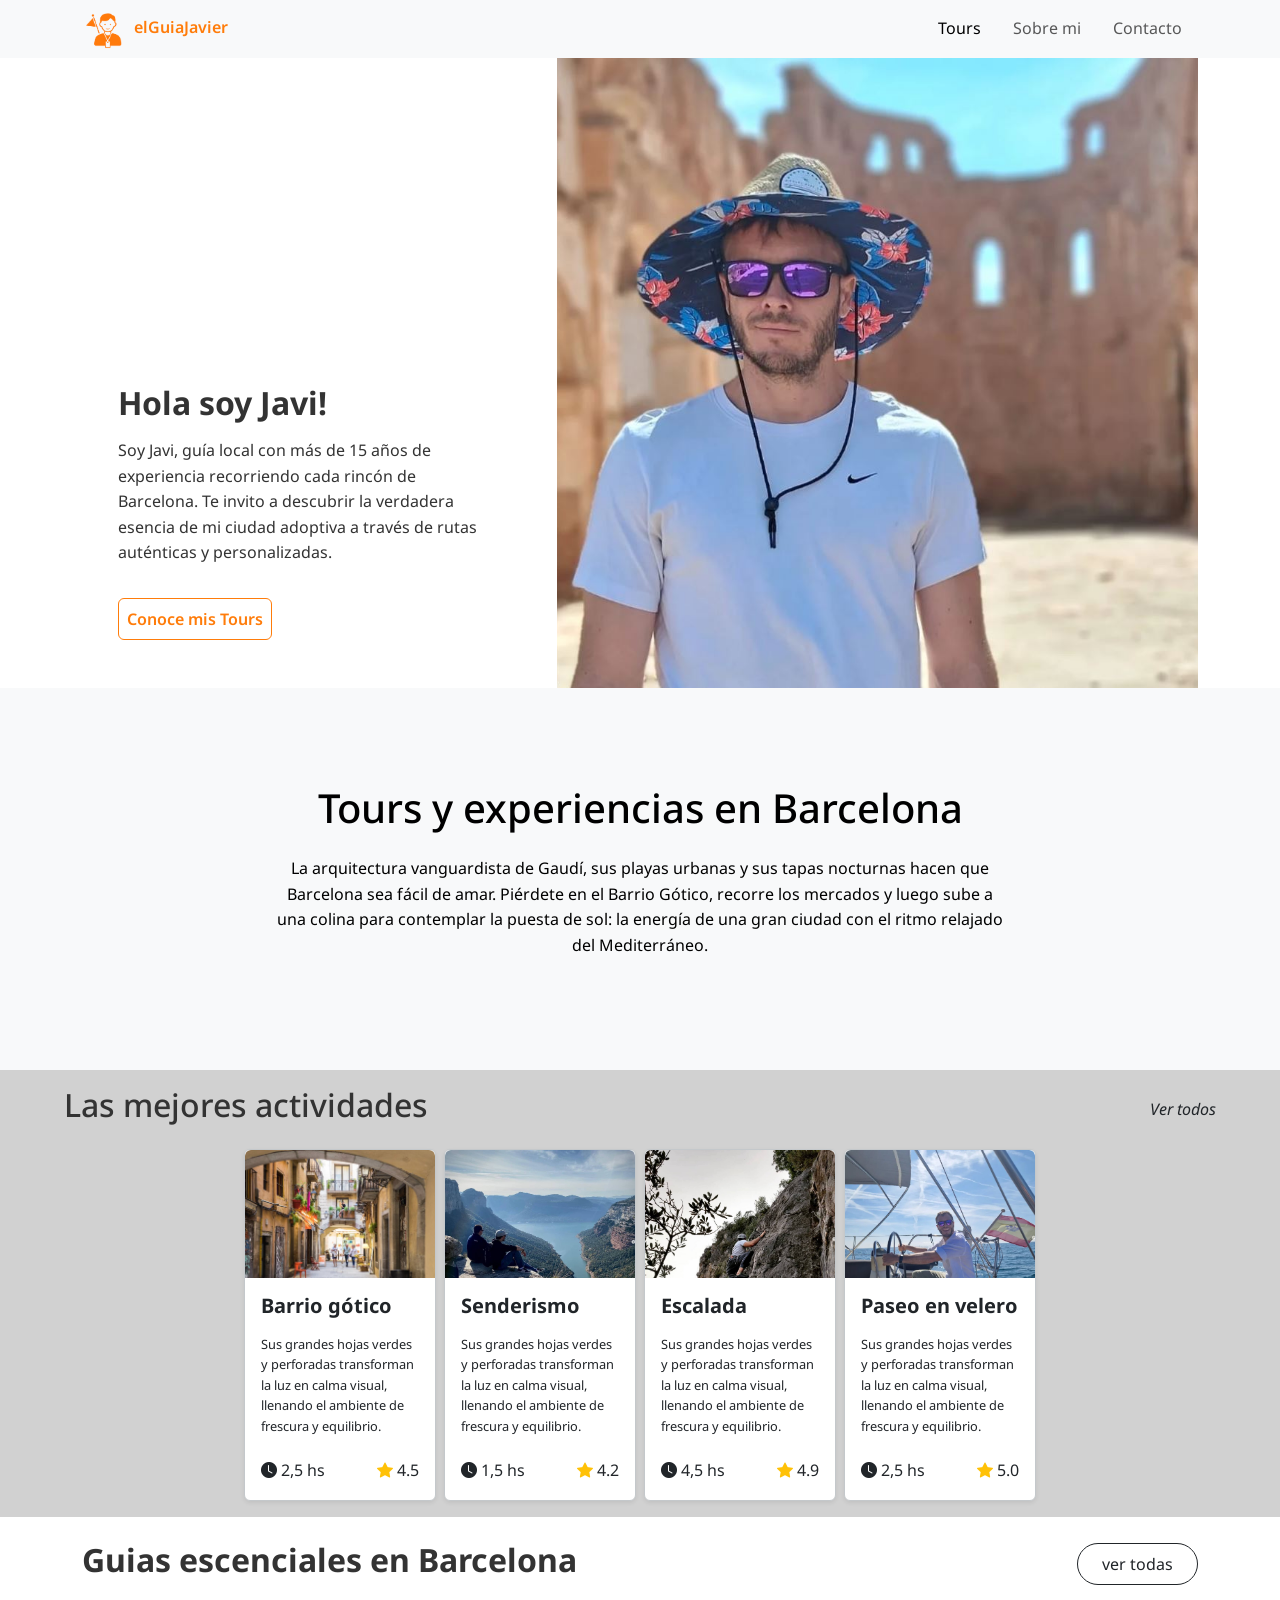
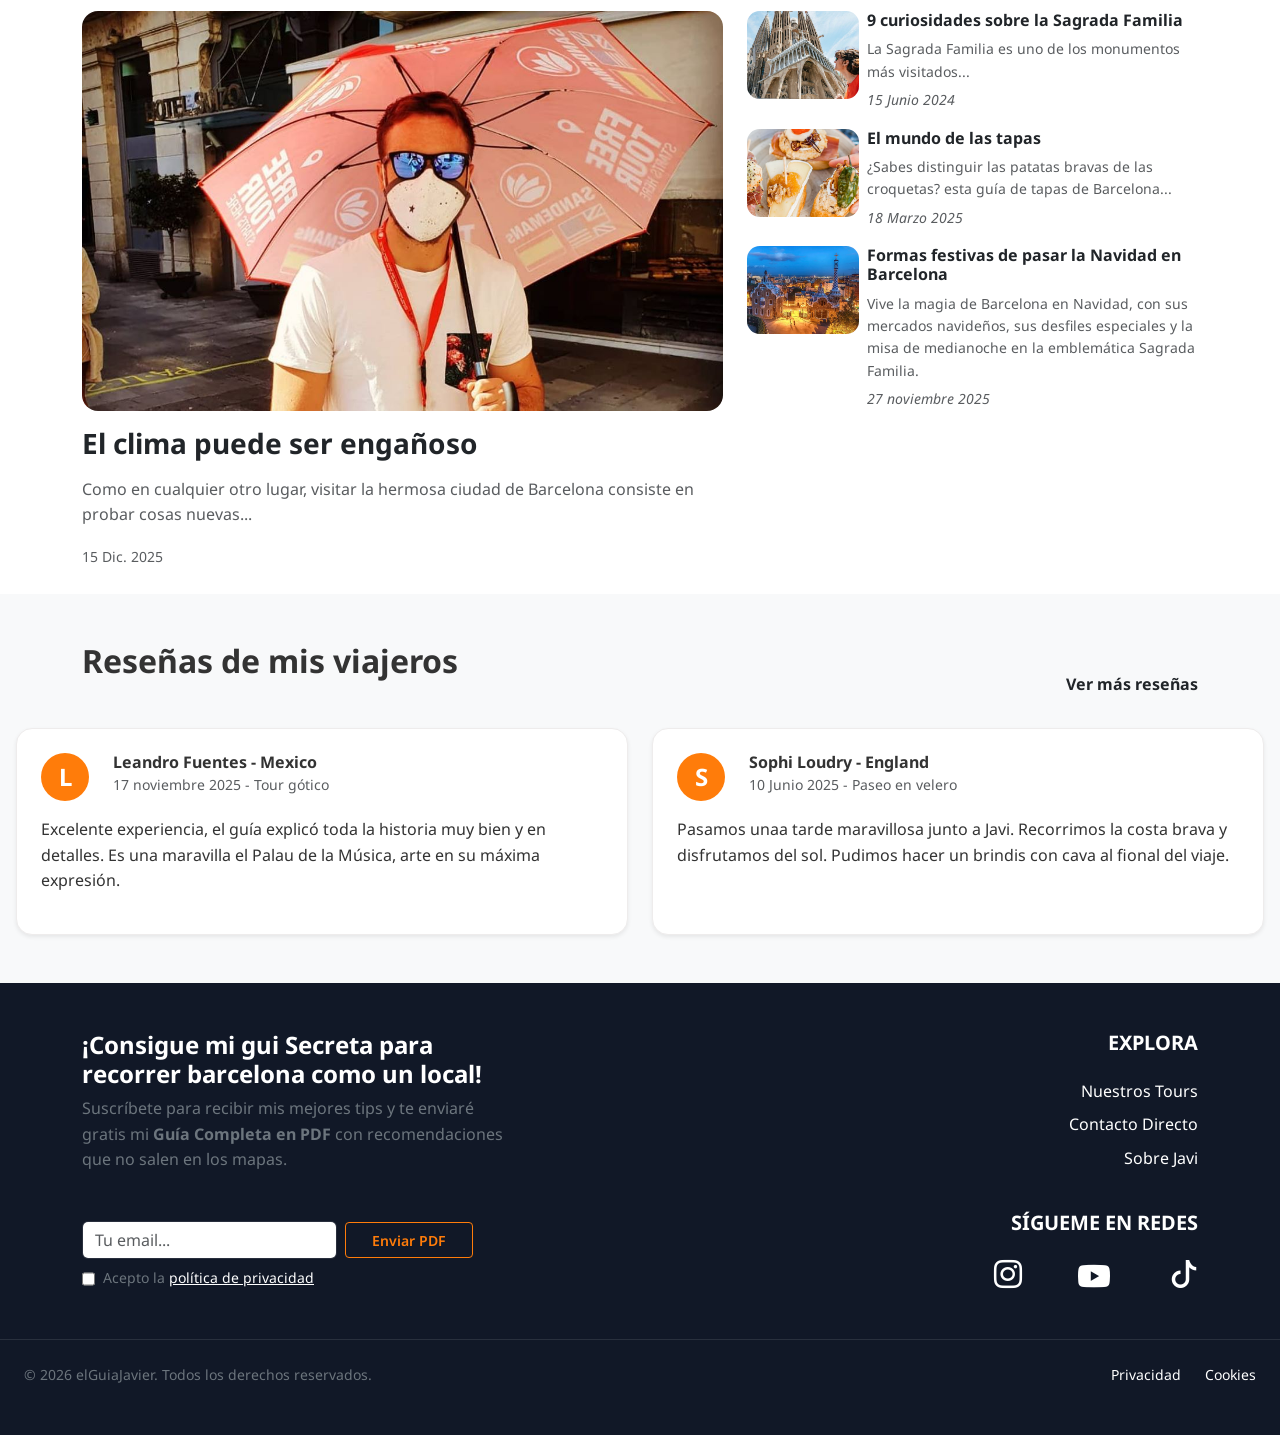
==== index.html @ d9a05d2b "footer creado y ajustado responsive. Faltan ajustar los links" ====
<!DOCTYPE html>
<html lang="es">
  <head>
    <meta charset="UTF-8" />
    <meta name="viewport" content="width=device-width, initial-scale=1.0" />
    <title>elGuiaJavier - Reserva de tours</title>

    <link
      href="https://cdn.jsdelivr.net/npm/bootstrap@5.3.8/dist/css/bootstrap.min.css"
      rel="stylesheet"
      integrity="sha384-sRIl4kxILFvY47J16cr9ZwB07vP4J8+LH7qKQnuqkuIAvNWLzeN8tE5YBujZqJLB"
      crossorigin="anonymous"
    />
    <link
      rel="stylesheet"
      href="https://cdn.jsdelivr.net/npm/bootstrap-icons@1.11.3/font/bootstrap-icons.min.css"
    />

    <link rel="stylesheet" href="./css/styles.css" />
    <link rel="icon" href="./img/fav_icon.ico" type="image/.ico" />
    <link rel="preconnect" href="https://fonts.googleapis.com" />
    <link rel="preconnect" href="https://fonts.gstatic.com" crossorigin />
    <link rel="preconnect" href="https://fonts.googleapis.com" />
    <link rel="preconnect" href="https://fonts.gstatic.com" crossorigin />
    <link
      href="https://fonts.googleapis.com/css2?family=Noto+Sans:ital,wght@0,100..900;1,100..900&display=swap"
      rel="stylesheet"
    />
  </head>

  <body>
    <header>
      <!-- Seccion Navbar -->

      <nav class="navbar navbar-expand-lg bg-body-tertiary p-0">
        <div class="container">
          <a class="navbar-brand" href="index.html">
            <img
              class="nav-logo"
              src="./img/elguia_logo.png"
              alt="Logo elGuiaJavier"
            />
            elGuiaJavier</a
          >
          <button
            class="navbar-toggler"
            type="button"
            data-bs-toggle="collapse"
            data-bs-target="#navbarNav"
            aria-controls="navbarNav"
            aria-expanded="false"
            aria-label="Toggle navigation"
          >
            <span class="navbar-toggler-icon"></span>
          </button>
          <div class="collapse navbar-collapse" id="navbarNav">
            <ul class="navbar-nav ms-auto text-end">
              <li class="nav-item mx-2">
                <a class="nav-link active" aria-current="page" href="index.html"
                  >Tours</a
                >
              </li>
              <li class="nav-item mx-2">
                <a class="nav-link" href="plantas.html">Sobre mi</a>
              </li>
              <li class="nav-item mx-2">
                <a class="nav-link" href="index.html">Contacto</a>
              </li>
            </ul>
          </div>
        </div>
      </nav>

      <!-- Seccion hero header -->

      <div class="hero-header p-0">
        <div class="container">
          <div class="row align-items-end">
            <article class="hero-txt col-lg-5 col-md-6 p-5 order-2 order-md-1">
              <h2 class="fw-bold">Hola soy Javi!</h2>
              <p class="mt-3">
                Soy Javi, guía local con más de 15 años de experiencia
                recorriendo cada rincón de Barcelona. Te invito a descubrir la
                verdadera esencia de mi ciudad adoptiva a través de rutas
                auténticas y personalizadas.
              </p>
              <button class="btn mt-3 btn-outline-secondary d-inline p-2">
                Conoce mis Tours
              </button>
            </article>
            <div class="hero-img-col col-lg-7 col-md-6 order-1 order-md-2">
              <div class="hero-img"></div>
            </div>
          </div>
        </div>
      </div>
    </header>

    <!-- Seccion Texto main -->

    <section class="py-5 text-bg-light">
      <div class="container py-5">
        <div class="row justify-content-center">
          <div class="col-lg-8 text-center">
            <h1 class="fs-1">Tours y experiencias en Barcelona</h1>
            <p class="d-sm-block mt-4 fs-6 line-height: 2">
              La arquitectura vanguardista de Gaudí, sus playas urbanas y sus
              tapas nocturnas hacen que Barcelona sea fácil de amar. Piérdete en
              el Barrio Gótico, recorre los mercados y luego sube a una colina
              para contemplar la puesta de sol: la energía de una gran ciudad
              con el ritmo relajado del Mediterráneo.
            </p>
          </div>
        </div>
      </div>
    </section>

    <!-- Seccion actividades -->
    <section class="main-actividades py-3">
      <div class="container-fluid px-3">
        <div
          class="d-flex justify-content-between align-items-center px-5 mb-3"
        >
          <h2>Las mejores actividades</h2>
          <a
            class="text-decoration-none text-body fst-italic fs-6"
            href="index.html"
            >Ver todos</a
          >
        </div>

        <!--contenedor tarjetas -->

        <div
          class="d-flex flex-row flex-wrap gap-2 justify-content-center w-100"
        >
          <!-- Tarjeta 1 -->
          <a href="tour1.html" class="text-decoration-none text-dark">
            <div
              class="tarjeta shadow-sm border border border-secondary-subtle rounded d-flex flex-column"
            >
              <img
                src="./img/gotico.JPG"
                class="card-img-top rounded-top"
                alt="actividad 1"
              />

              <div class="card-body d-flex flex-column p-3 flex-grow-1">
                <h5 class="card-title fw-bold fs-5">Barrio gótico</h5>
                <p class="card-text mb-auto mt-3">
                  Sus grandes hojas verdes y perforadas transforman la luz en
                  calma visual, llenando el ambiente de frescura y equilibrio.
                </p>
                <div
                  class="d-flex flex-row justify-content-between align-items-end pt-3"
                >
                  <span><i class="bi bi-clock-fill"></i> 2,5 hs</span>
                  <span><i class="bi bi-star-fill text-warning"></i> 4.5</span>
                </div>
              </div>
            </div>
          </a>
          <!-- Tarjeta 2 -->
          <a href="tour1.html" class="text-decoration-none text-dark">
            <div
              class="tarjeta shadow-sm border border border-secondary-subtle rounded d-flex flex-column"
            >
              <img
                src="./img/tour2.JPG"
                class="card-img-top rounded-top"
                alt="actividad 1"
              />

              <div class="card-body d-flex flex-column p-3 flex-grow-1">
                <h5 class="card-title fw-bold fs-5">Senderismo</h5>
                <p class="card-text mb-auto mt-3">
                  Sus grandes hojas verdes y perforadas transforman la luz en
                  calma visual, llenando el ambiente de frescura y equilibrio.
                </p>
                <div
                  class="d-flex flex-row justify-content-between align-items-end pt-3"
                >
                  <span><i class="bi bi-clock-fill"></i> 1,5 hs</span>
                  <span><i class="bi bi-star-fill text-warning"></i> 4.2</span>
                </div>
              </div>
            </div>
          </a>
          <!-- Tarjeta 3 -->
          <a href="tour1.html" class="text-decoration-none text-dark">
            <div
              class="tarjeta shadow-sm border border border-secondary-subtle rounded d-flex flex-column"
            >
              <img
                src="./img/tour3.JPG"
                class="card-img-top rounded-top"
                alt="actividad 1"
              />

              <div class="card-body d-flex flex-column p-3 flex-grow-1">
                <h5 class="card-title fw-bold fs-5">Escalada</h5>
                <p class="card-text mb-auto mt-3">
                  Sus grandes hojas verdes y perforadas transforman la luz en
                  calma visual, llenando el ambiente de frescura y equilibrio.
                </p>
                <div
                  class="d-flex flex-row justify-content-between align-items-end pt-3"
                >
                  <span><i class="bi bi-clock-fill"></i> 4,5 hs</span>
                  <span><i class="bi bi-star-fill text-warning"></i> 4.9</span>
                </div>
              </div>
            </div>
          </a>
          <!-- Tarjeta 4 -->
          <a href="tour1.html" class="text-decoration-none text-dark">
            <div
              class="tarjeta shadow-sm border border border-secondary-subtle rounded d-flex flex-column"
            >
              <img
                src="./img/tour4.JPG"
                class="card-img-top rounded-top"
                alt="actividad 1"
              />

              <div class="card-body d-flex flex-column p-3 flex-grow-1">
                <h5 class="card-title fw-bold fs-5">Paseo en velero</h5>
                <p class="card-text mb-auto mt-3">
                  Sus grandes hojas verdes y perforadas transforman la luz en
                  calma visual, llenando el ambiente de frescura y equilibrio.
                </p>
                <div
                  class="d-flex flex-row justify-content-between align-items-end pt-3"
                >
                  <span><i class="bi bi-clock-fill"></i> 2,5 hs</span>
                  <span><i class="bi bi-star-fill text-warning"></i> 5.0</span>
                </div>
              </div>
            </div>
          </a>
        </div>
      </div>
    </section>

    <!-- Seccion guias -->
    <section class="guias py-4">
      <div class="container">
        <div class="d-flex justify-content-between align-items-center mb-4">
          <h2 class="fw-bold">Guias escenciales en Barcelona</h2>
          <a
            class="btn btn-outline-dark rounded-pill px-4 py-1 px-md-4 py-md-2 fs-6 fs-md-5"
            href="#"
          >
            ver todas</a
          >
        </div>
        <div class="row g-4">
          <!-- Columna izquierda -->
          <div class="col-lg-7">
            <a href="#" class="text-decoration-none text-dark">
              <article class="guia-destacada">
                <img src="./img/paraguas.JPG" alt="foto destacada" />
                <div class="mt-3">
                  <h3 class="fw-bold">El clima puede ser engañoso</h3>
                  <p class="text-muted mt-3">
                    Como en cualquier otro lugar, visitar la hermosa ciudad de
                    Barcelona consiste en probar cosas nuevas...
                  </p>
                  <small class="text-muted mt-3"> 15 Dic. 2025 </small>
                </div>
              </article>
            </a>
          </div>

          <!-- Columna derecha -->
          <div class="col-lg-5">
            <div class="d-flex flex-column gap-3">
              <!-- Item 1 -->
              <a href="#" class="text-decoration-none text-dark">
                <article class="guia-item d-flex gap-2">
                  <img src="./img/sagrada.JPG" alt="Foto sagrada familia" />
                  <div>
                    <h6 class="fw-bold">
                      9 curiosidades sobre la Sagrada Familia
                    </h6>
                    <p class="text-muted small mb-1">
                      La Sagrada Familia es uno de los monumentos más
                      visitados...
                    </p>
                    <small class="text-muted fst-italic"> 15 Junio 2024 </small>
                  </div>
                </article>
              </a>
              <!-- Item 2 -->
              <a href="#" class="text-decoration-none text-dark">
                <article class="guia-item d-flex gap-2">
                  <img src="./img/tapas.JPG" alt="Foto de tapas" />
                  <div>
                    <h6 class="fw-bold">El mundo de las tapas</h6>
                    <p class="text-muted small mb-1">
                      ¿Sabes distinguir las patatas bravas de las croquetas?
                      esta guía de tapas de Barcelona...
                    </p>
                    <small class="text-muted fst-italic"> 18 Marzo 2025 </small>
                  </div>
                </article>
              </a>
              <!-- Item 3 -->
              <a href="#" class="text-decoration-none text-dark">
                <article class="guia-item d-flex gap-2">
                  <img src="./img/santpau.JPG" alt="Foto de tapas" />
                  <div>
                    <h6 class="fw-bold">
                      Formas festivas de pasar la Navidad en Barcelona
                    </h6>
                    <p class="text-muted small mb-1">
                      Vive la magia de Barcelona en Navidad, con sus mercados
                      navideños, sus desfiles especiales y la misa de medianoche
                      en la emblemática Sagrada Familia.
                    </p>
                    <small class="text-muted fst-italic">
                      27 noviembre 2025
                    </small>
                  </div>
                </article>
              </a>
            </div>
          </div>
        </div>
      </div>
    </section>

    <!-- Seccion Testrimonios -->

    <section class="testimonios p-3 py-5 bg-light">
      <div class="container">
        <div class="d-flex align-items-center mb-4 ">
          <h2 class="fw-bold mb-4 flex-grow-1">Reseñas de mis viajeros</h2>
          <div class="text-end mt-4">
          <a href="#" class="text-dark fw-bold">Ver más reseñas</a>
          </div>
        </div>
      </div>
      <div class="row g-4">
        <!-- Testimonio 1 -->
        <div class="col-md-6">
          <article
            class="testimonio-card p-4 bg-white rounded-4 shadow-sm h-100"
          >
            <div class="d-flex gap-2 mb-3">
              <!-- Cliente 1 -->
              <div
                class="avatar text-white text-white rounded-circle d-flex align-items-center justify-content-center fw-bold me-3"
              >
                L
              </div>
              <div>
                <h6 class="mb-0 fw-bold">Leandro Fuentes - Mexico</h6>
                <small class="text-muted"
                  >17 noviembre 2025 - Tour gótico</small
                >
              </div>
            </div>
            <!-- Reseña 1 -->
            <p class="texto-reseña">
              Excelente experiencia, el guía explicó toda la historia muy bien y
              en detalles. Es una maravilla el Palau de la Música, arte en su
              máxima expresión.
            </p>
          </article>
        </div>
        <!-- Testimonio 2 -->
        <div class="col-md-6">
          <article
            class="testimonio-card p-4 bg-white rounded-4 shadow-sm h-100"
          >
            <div class="d-flex gap-2 mb-3">
              <!-- Cliente 2 -->
              <div
                class="avatar text-white text-white rounded-circle d-flex align-items-center justify-content-center fw-bold me-3"
              >
                S
              </div>
              <div>
                <h6 class="mb-0 fw-bold">Sophi Loudry - England</h6>
                <small class="text-muted"
                  >10 Junio 2025 - Paseo en velero</small
                >
              </div>
            </div>
            <!-- Reseña 2 -->
            <p class="texto-reseña">
              Pasamos unaa tarde maravillosa junto a Javi. Recorrimos la costa
              brava y disfrutamos del sol. Pudimos hacer un brindis con cava al
              fional del viaje.
            </p>
          </article>
        </div>
      </div>
    </section>

    <footer class="footer text-white pt-5 pb-4">
      <div class="container">
        <!-- footer top -->
        <div class="footer-top">
          <div class="row align-items-start g-5">
            <div class="col-12 col-lg-5">
              <h4 class="fw-bold fs-4 mb-2">
                ¡Consigue mi gui Secreta para recorrer barcelona como un local!
              </h4>
              <p class="text-secondary mb-0">
                Suscríbete para recibir mis mejores tips y te enviaré gratis mi
                <strong>Guía Completa en PDF</strong> con recomendaciones que no
                salen en los mapas.
              </p>
              <div class="pt-5 d-flex flex-column gap-2 align-items-start">
                <form
                  class="d-flex flex-column flex-sm-row gap-2 align-items-center">
                  <div class="">
                    <input
                      type="email"
                      class="form-control border-secondary text-dark"
                      placeholder="Tu email..."
                      aria-label="Email"/>
                  </div>
                  <button class="btn btn-sm">Enviar PDF</button>
                </form>
                <div class="d-flex flex-row gap-2">
                  <input
                    class="form-check"
                    type="checkbox"
                    id="privacyCheck"
                    required/>
                  <label class="text-secondary small" for="privacyCheck">
                    Acepto la
                    <a href="privacidad.html"
                      class="text-white text-decoration-underline">política de privacidad</a>
                  </label>
                </div>
              </div>
            </div>
            <!-- footer Links -->

            <div class="col-lg-5 offset-lg-2">
              <div class="text-start text-lg-end">
                <h6 class="fw-bold fs-5 mb-4  text-uppercase small">Explora</h6>
                <ul class="list-unstyled ">
                  <li class="mb-2">
                    <a href="tours.html" class="footer-link">Nuestros Tours</a></li>
                  <li class="mb-2">
                    <a href="contacto.html" class="footer-link">Contacto Directo</a></li>
                  <li class="mb-2">
                    <a href="#" class="footer-link">Sobre Javi</a></li>
                </ul>
                <!-- footer redes Sociales -->

                <div class="text-start text-lg-end pt-4">
                  <h6 class="fw-bold fs-5 mb-3 text-uppercase small">
                    Sígueme en redes</h6>
                  <div class="d-flex gap-2 align-items-center justify-content-lg-end">
                    <a href="#" class="footer-social" aria-label="Instagram"><i class="bi bi-instagram fs-3"></i></a>
                    <a href="#" class="footer-social" aria-label="YouTube"><i class="bi bi-youtube fs-2"></i></a>
                    <a href="#" class="footer-social" aria-label="TikTok"><i class="bi bi-tiktok fs-3"></i></a>
                  </div>
                </div>
              </div>
            </div>
          </div>
        </div>
      </div>
      
        <!-- Parte inferior -->

        <div class="footer-bottom p-4 mt-2 border-top border-secondary d-flex flex-column flex-md-row justify-content-between align-items-center gap-3"
        >
          <p class="small text-secondary mb-0">
            © 2026 elGuiaJavier. Todos los derechos reservados.
          </p>
          <div class="d-flex gap-4">
            <a href="#" class="footer-link small">Privacidad</a>
            <a href="#" class="footer-link small">Cookies</a>
          </div>
        </div>
      </div>
    </footer>

    <script
      src="https://cdn.jsdelivr.net/npm/bootstrap@5.3.8/dist/js/bootstrap.bundle.min.js"
      integrity="sha384-FKyoEForCGlyvwx9Hj09JcYn3nv7wiPVlz7YYwJrWVcXK/BmnVDxM+D2scQbITxI"
      crossorigin="anonymous"
    ></script>
  </body>
</html>
---- css/styles.css ----
* {
  margin: 0;
  padding: 0;
  box-sizing: border-box;
}

body {
  font-family: "Noto Sans", sans-serif !important;
  color: #333333;
  line-height: 1.6;
}

a {
  text-decoration: none;
  color: inherit;
  transition: color 0.3s ease;
}
a:hover {
  color: #ff7c0a;
}

/* Header & Navbar */
.navbar .nav-logo {
  height: 3rem;
}
.navbar .navbar-brand {
  font-weight: 600;
  font-size: 1rem;
  align-items: baseline;
  color: #ff7c0a;
}

/* Hero Section */
.hero-header {
  background-color: #ffffff;
}
@media (min-width: 768px) {
  .hero-header {
    height: 70vh;
  }
}
@media (max-width: 767px) {
  .hero-header {
    height: auto;
  }
}
.hero-header .hero-img {
  background-image: url(../img/javi_explorador.JPG);
  background-repeat: no-repeat;
  background-size: cover;
  background-position: center;
  width: 100%;
}
@media (min-width: 768px) {
  .hero-header .hero-img {
    height: 100%;
    min-height: 70vh;
  }
}
@media (max-width: 767px) {
  .hero-header .hero-img {
    height: 55vh;
  }
}
.hero-header .hero-img-col {
  height: 100%;
}
@media (max-width: 767px) {
  .hero-header .hero-txt {
    text-align: start;
    padding: 2rem 1.5rem;
  }
}
.hero-header .btn {
  font-weight: 600;
  color: #ff7c0a;
  border-color: #ff7c0a;
}
.hero-header .btn:hover {
  background-color: #ff7c0a;
  color: white;
}

/* Main Actividades */
.main-actividades {
  background-color: #d1d1d1;
}
.main-actividades .tarjeta {
  background-color: #ffffff;
  max-width: 12rem;
  height: 22rem;
  display: flex;
  flex-direction: column;
  overflow: hidden;
  transition: transform 0.3s ease, box-shadow 0.3s ease;
  cursor: pointer;
}
.main-actividades .tarjeta .card-img-top {
  transition: transform 0.3s ease;
  width: 100%;
  object-fit: cover;
  object-position: top;
  height: 8rem;
}
.main-actividades .tarjeta .card-text {
  font-size: 0.8rem;
}
.main-actividades .tarjeta:hover {
  transform: translateY(-5px);
  box-shadow: 0 8px 16px rgba(0, 0, 0, 0.2);
}
.main-actividades .tarjeta:hover .card-img-top {
  transform: scale(1.05);
}

/* guias de barcelona */
.guias a {
  display: block;
  transition: transform 0.3s ease, box-shadow 0.3s ease;
}
.guias a:hover {
  cursor: pointer;
}
.guias a:hover .guia-destacada img,
.guias a:hover .guia-item img {
  transform: translateY(-3px);
}
.guias .guia-destacada img {
  width: 100%;
  height: 25rem;
  object-fit: cover;
  object-position: top;
  border-radius: 1rem;
}
.guias .guia-item img {
  width: 7rem;
  height: 5.5rem;
  object-fit: cover;
  object-position: top;
  border-radius: 0.8rem;
  flex-shrink: 0;
}

/* Testimonios */
.testimonios .testimonio-card {
  border: 1px solid #eeecec;
  transition: transform 0.3s ease-in;
  max-width: 50rem;
}
.testimonios .testimonio-card:hover {
  transform: translateY(-4px);
}
.testimonios .avatar {
  width: 3rem;
  height: 3rem;
  background-color: #ff7c0a;
  font-size: 1.5rem;
}

/* Footer */
.footer {
  background-color: #111827;
}
.footer .text-secondary {
  color: #9ca3af;
}
.footer .titulo-footer {
  color: #ff7c0a;
}
.footer .border-secondary {
  border-color: rgba(255, 255, 255, 0.1) !important;
}
.footer .btn {
  height: 2.2rem;
  max-width: 15rem;
  min-width: 8rem;
  font-weight: 600;
  color: #ff7c0a;
  border-color: #ff7c0a;
}
.footer .btn:hover {
  background-color: #ff7c0a;
  color: white;
}
.footer .footer-top .form-check {
  color: transparent;
  border-color: rgba(255, 255, 255, 0.3);
}
.footer .footer-top .footer-social {
  width: 80px;
  height: 80px;
  border-radius: 50%;
}

/*# sourceMappingURL=styles.css.map */
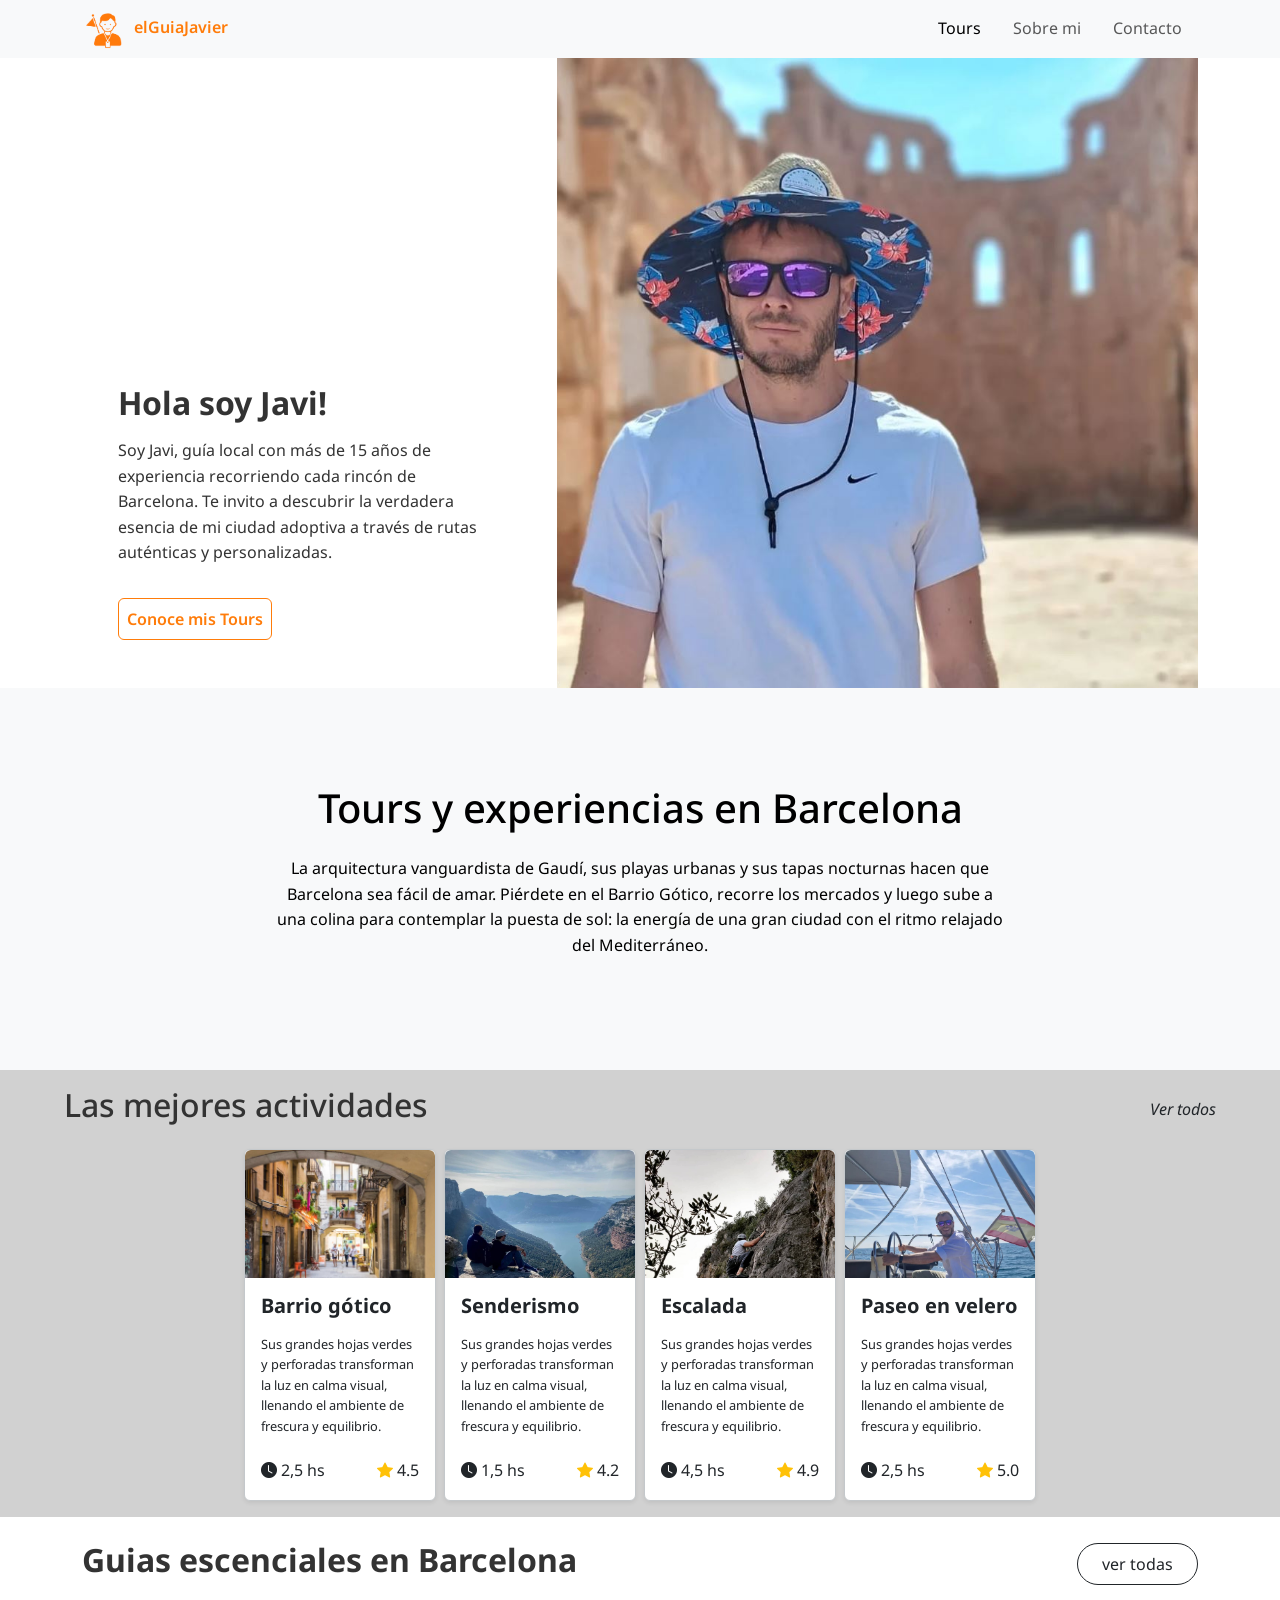
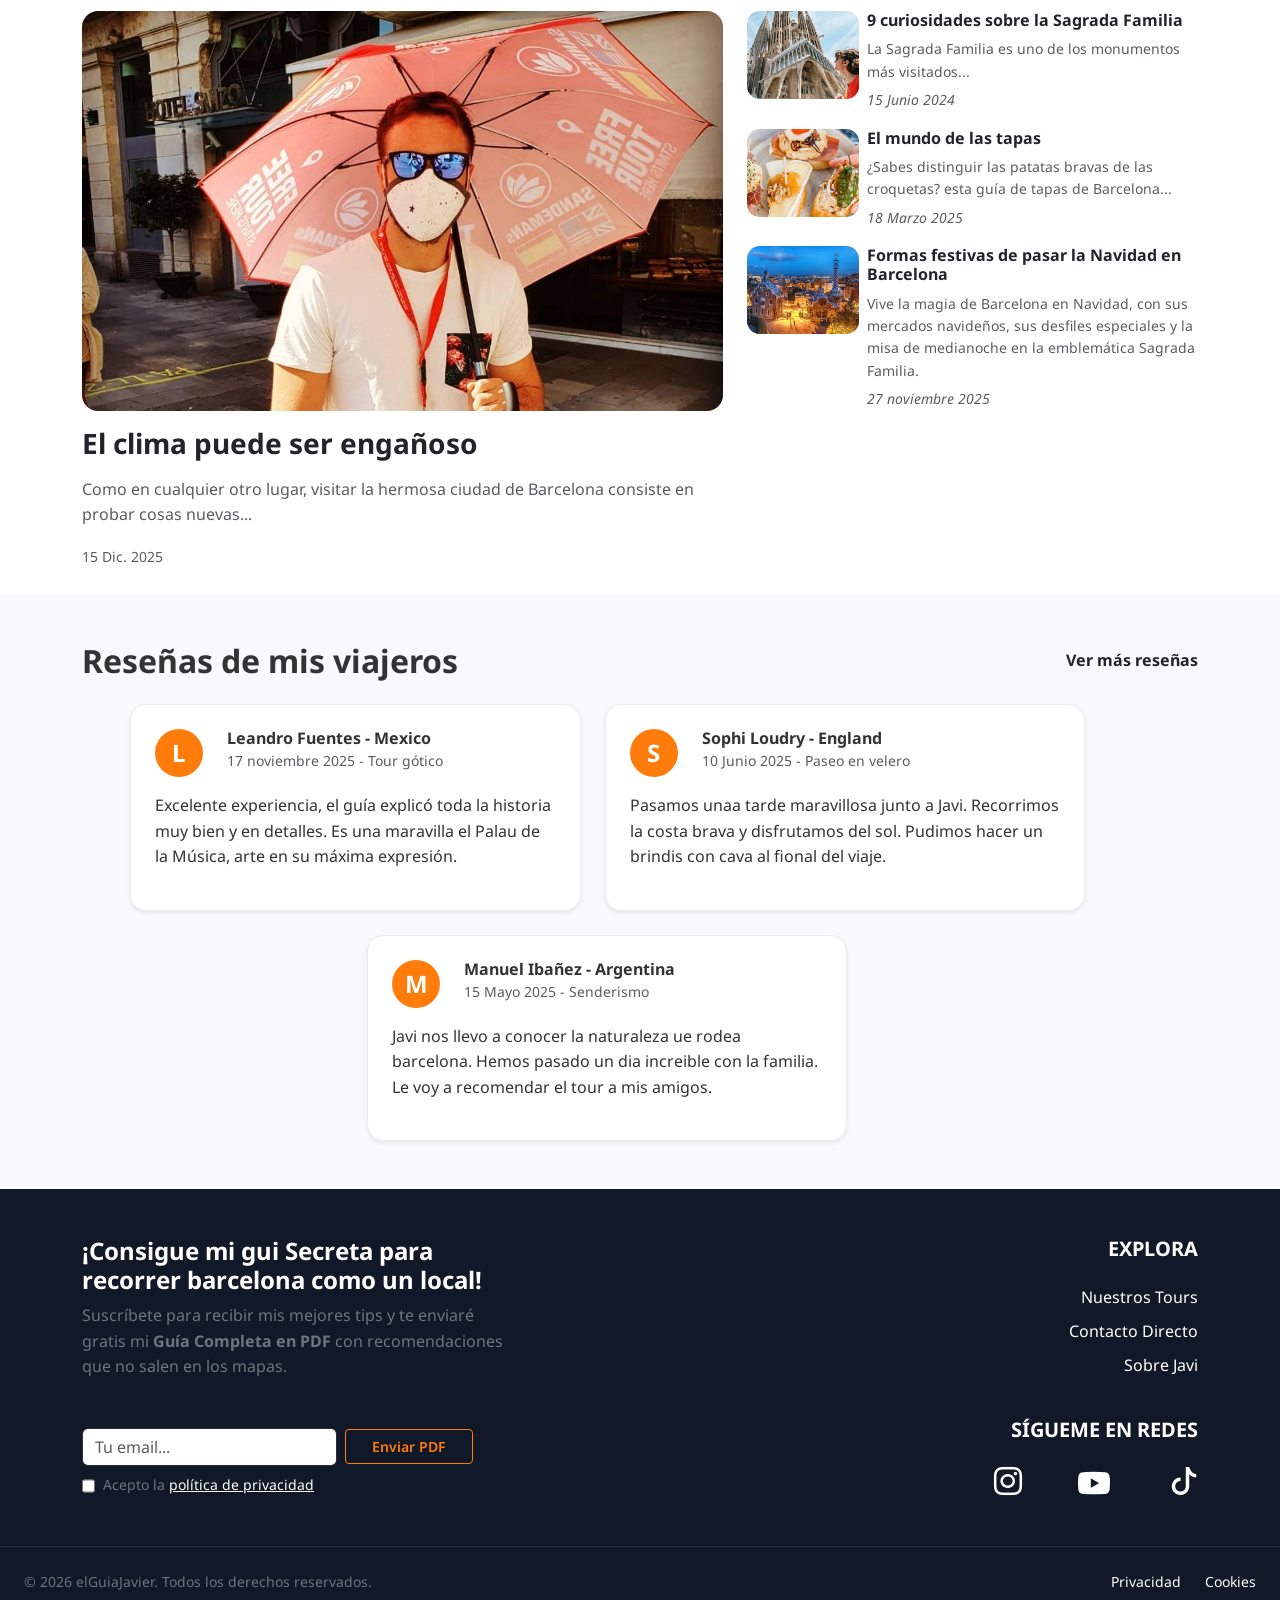
==== commit 3478993e: "ajuste problemas con los testimonios" ====
--- a/index.html
+++ b/index.html
@@ -332,18 +332,17 @@
 
     <!-- Seccion Testrimonios -->
 
-    <section class="testimonios p-3 py-5 bg-light">
+    <section class="testimonios py-5 bg-light">
       <div class="container">
-        <div class="d-flex align-items-center mb-4 ">
-          <h2 class="fw-bold mb-4 flex-grow-1">Reseñas de mis viajeros</h2>
-          <div class="text-end mt-4">
-          <a href="#" class="text-dark fw-bold">Ver más reseñas</a>
-          </div>
-        </div>
-      </div>
-      <div class="row g-4">
+      <div class="d-flex flex-column flex-md-row align-items-center mb-4">
+      <h2 class="fw-bold mb-2 mb-md-0 flex-grow-1">Reseñas de mis viajeros</h2>
+      <div class="text-md-end">
+        <a href="#" class="text-dark fw-bold">Ver más reseñas</a>
+      </div>
+    </div>
+      <div class="row g-4 justify-content-center">
         <!-- Testimonio 1 -->
-        <div class="col-md-6">
+        <div class="col-md-6 col-lg-5">
           <article
             class="testimonio-card p-4 bg-white rounded-4 shadow-sm h-100"
           >
@@ -393,6 +392,31 @@
               Pasamos unaa tarde maravillosa junto a Javi. Recorrimos la costa
               brava y disfrutamos del sol. Pudimos hacer un brindis con cava al
               fional del viaje.
+            </p>
+          </article>
+        </div>
+        <!-- Testimonio 3 -->
+        <div class="col-md-6">
+          <article
+            class="testimonio-card p-4 bg-white rounded-4 shadow-sm h-100"
+          >
+            <div class="d-flex gap-2 mb-3">
+              <!-- Cliente 3 -->
+              <div
+                class="avatar text-white text-white rounded-circle d-flex align-items-center justify-content-center fw-bold me-3"
+              >
+                M
+              </div>
+              <div>
+                <h6 class="mb-0 fw-bold">Manuel Ibañez - Argentina</h6>
+                <small class="text-muted"
+                  >15 Mayo 2025 - Senderismo</small
+                >
+              </div>
+            </div>
+            <!-- Reseña 3 -->
+            <p class="texto-reseña">
+              Javi nos llevo a conocer la naturaleza ue rodea barcelona. Hemos pasado un dia increible con la familia. Le voy a recomendar el tour a mis amigos. 
             </p>
           </article>
         </div>
--- a/css/styles.css
+++ b/css/styles.css
@@ -142,10 +142,13 @@
 }
 
 /* Testimonios */
+.testimonios {
+  width: 100vw;
+}
 .testimonios .testimonio-card {
   border: 1px solid #eeecec;
   transition: transform 0.3s ease-in;
-  max-width: 50rem;
+  max-width: 30rem;
 }
 .testimonios .testimonio-card:hover {
   transform: translateY(-4px);
@@ -155,6 +158,7 @@
   height: 3rem;
   background-color: #ff7c0a;
   font-size: 1.5rem;
+  flex-shrink: 0;
 }
 
 /* Footer */
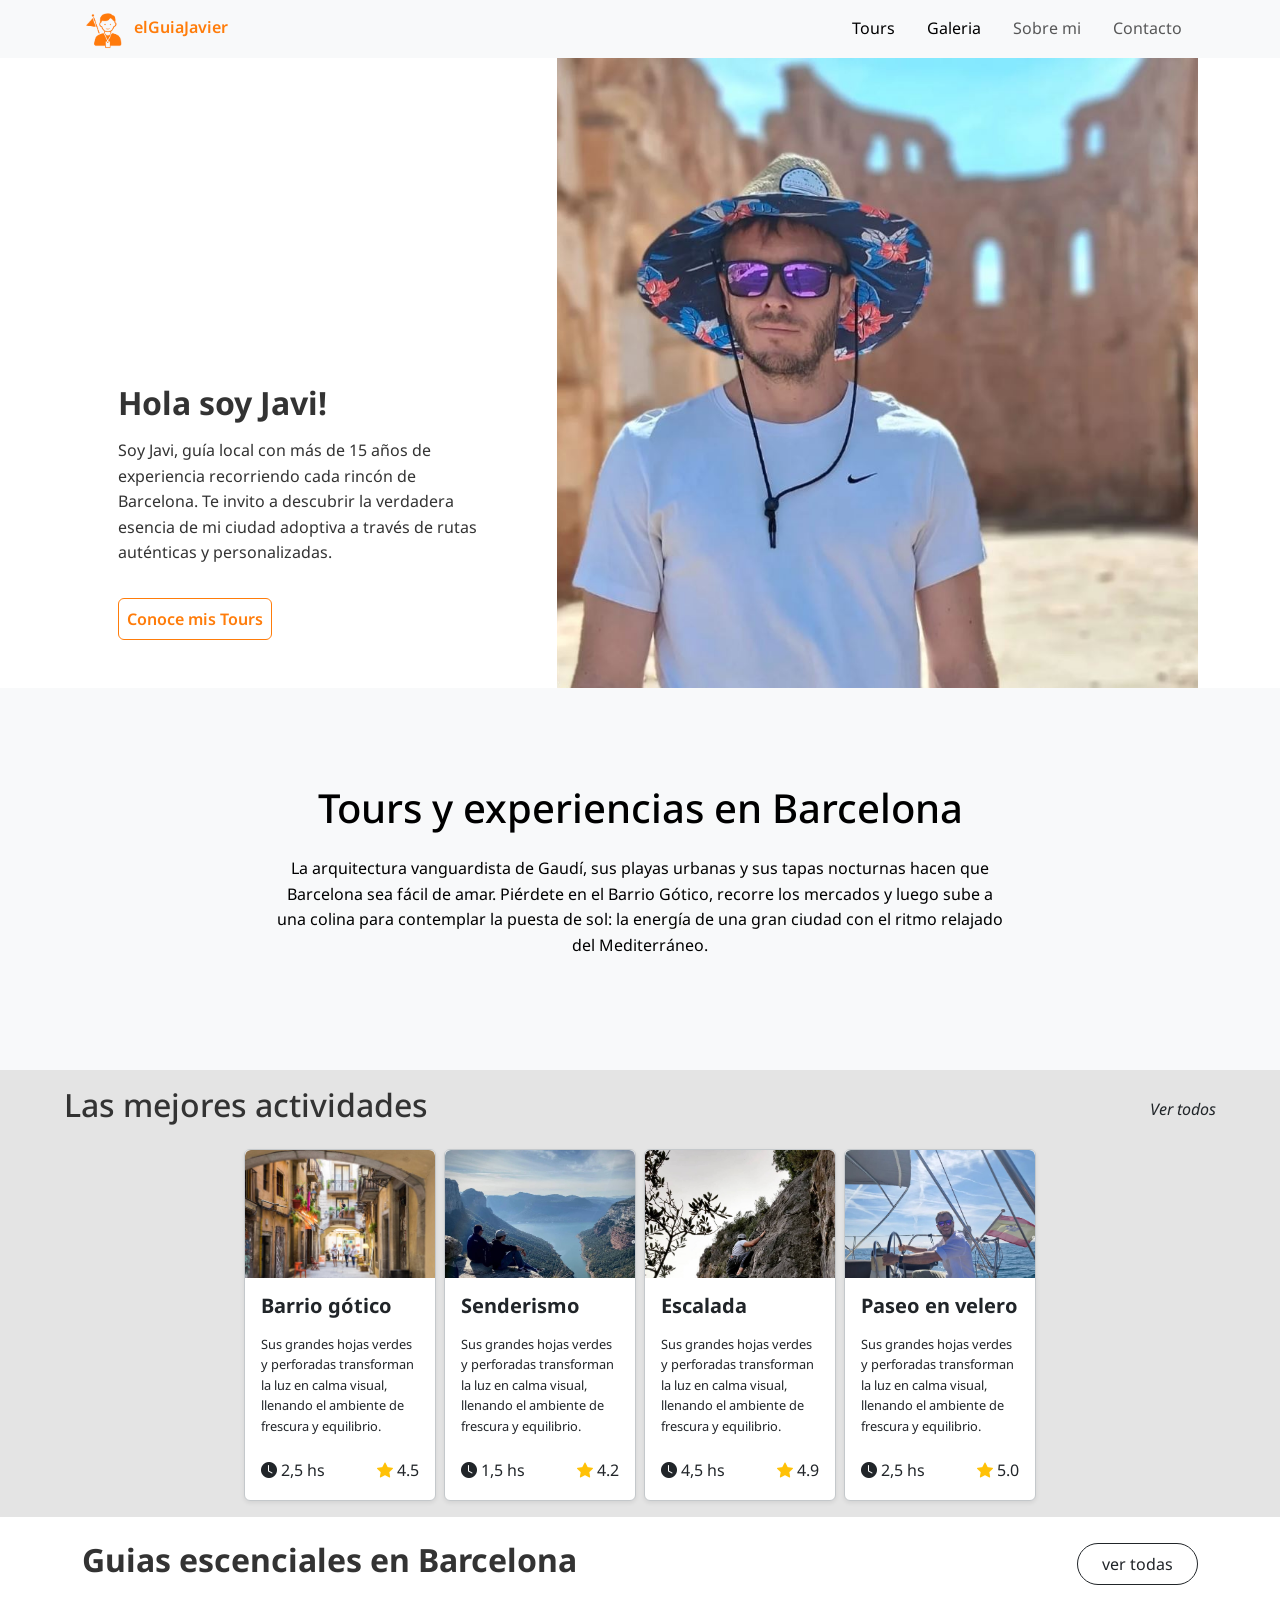
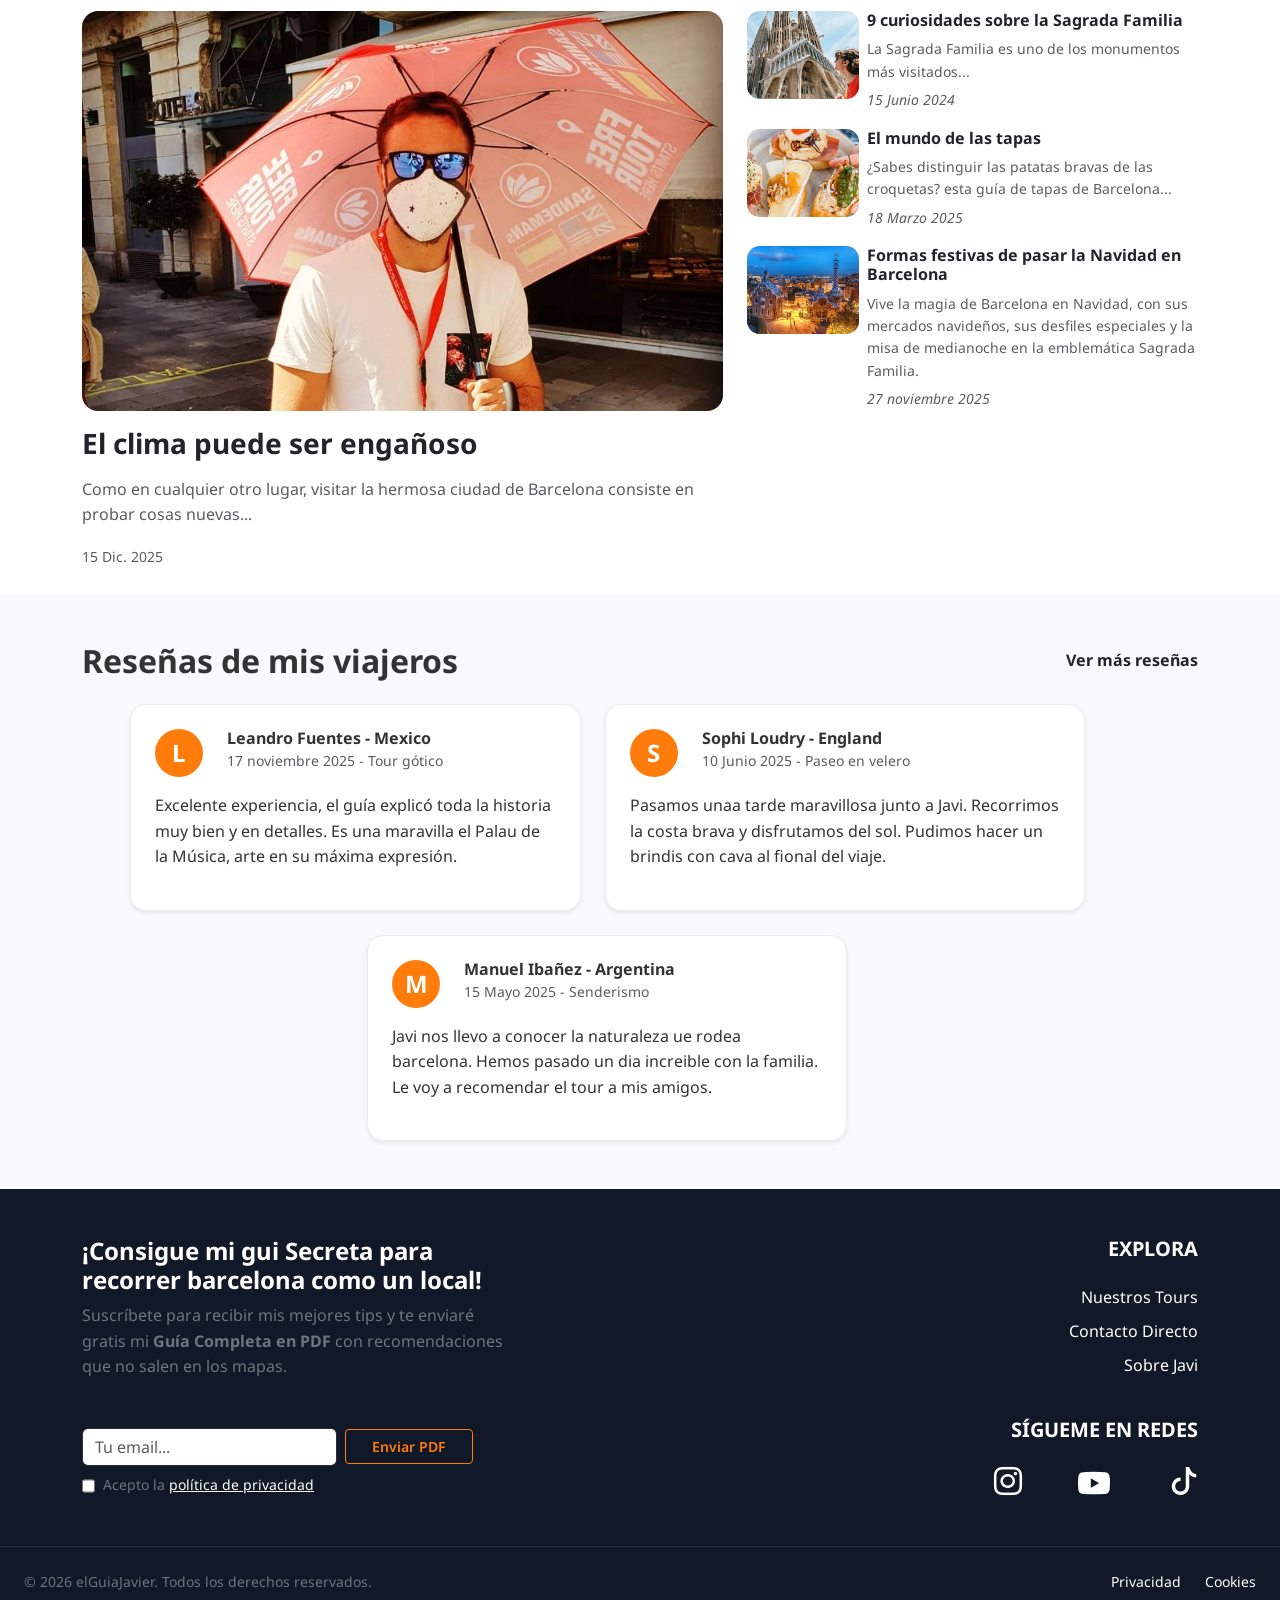
==== commit d4753883: "mejorado la estructura del sitio: se creo una carpeta con las paginas, se mejro el saas y se creo la" ====
--- a/index.html
+++ b/index.html
@@ -56,12 +56,15 @@
           <div class="collapse navbar-collapse" id="navbarNav">
             <ul class="navbar-nav ms-auto text-end">
               <li class="nav-item mx-2">
-                <a class="nav-link active" aria-current="page" href="index.html"
-                  >Tours</a
-                >
+                <a class="nav-link active" aria-current="page" href="./pages/tours.html"
+                  >Tours</a>
               </li>
               <li class="nav-item mx-2">
-                <a class="nav-link" href="plantas.html">Sobre mi</a>
+                <a class="nav-link active" aria-current="page" href="../pages/galeria.html"
+                >Galeria</a>
+                </li>
+              <li class="nav-item mx-2">
+                <a class="nav-link" href="./pages/sobreMi.html">Sobre mi</a>
               </li>
               <li class="nav-item mx-2">
                 <a class="nav-link" href="index.html">Contacto</a>
@@ -416,7 +419,7 @@
             </div>
             <!-- Reseña 3 -->
             <p class="texto-reseña">
-              Javi nos llevo a conocer la naturaleza ue rodea barcelona. Hemos pasado un dia increible con la familia. Le voy a recomendar el tour a mis amigos. 
+              Javi nos llevo a conocer la naturaleza ue rodea barcelona. Hemos pasado un dia increible con la familia. Le voy a recomendar el tour a mis amigos.
             </p>
           </article>
         </div>
@@ -470,11 +473,11 @@
                 <h6 class="fw-bold fs-5 mb-4  text-uppercase small">Explora</h6>
                 <ul class="list-unstyled ">
                   <li class="mb-2">
-                    <a href="tours.html" class="footer-link">Nuestros Tours</a></li>
+                    <a href="./pages/tours.html" class="footer-link">Nuestros Tours</a></li>
                   <li class="mb-2">
                     <a href="contacto.html" class="footer-link">Contacto Directo</a></li>
                   <li class="mb-2">
-                    <a href="#" class="footer-link">Sobre Javi</a></li>
+                    <a href="./pages/sobreMi.html" class="footer-link">Sobre Javi</a></li>
                 </ul>
                 <!-- footer redes Sociales -->
 
@@ -492,7 +495,7 @@
           </div>
         </div>
       </div>
-      
+
         <!-- Parte inferior -->
 
         <div class="footer-bottom p-4 mt-2 border-top border-secondary d-flex flex-column flex-md-row justify-content-between align-items-center gap-3"
--- a/css/styles.css
+++ b/css/styles.css
@@ -19,7 +19,7 @@
   color: #ff7c0a;
 }
 
-/* Header & Navbar */
+/*Navbar */
 .navbar .nav-logo {
   height: 3rem;
 }
@@ -28,6 +28,41 @@
   font-size: 1rem;
   align-items: baseline;
   color: #ff7c0a;
+}
+
+/* Footer */
+.footer {
+  background-color: #111827;
+}
+.footer .text-secondary {
+  color: #9ca3af;
+}
+.footer .titulo-footer {
+  color: #ff7c0a;
+}
+.footer .border-secondary {
+  border-color: rgba(255, 255, 255, 0.1) !important;
+}
+.footer .btn {
+  height: 2.2rem;
+  max-width: 15rem;
+  min-width: 8rem;
+  font-weight: 600;
+  color: #ff7c0a;
+  border-color: #ff7c0a;
+}
+.footer .btn:hover {
+  background-color: #ff7c0a;
+  color: white;
+}
+.footer .footer-top .form-check {
+  color: transparent;
+  border-color: rgba(255, 255, 255, 0.3);
+}
+.footer .footer-top .footer-social {
+  width: 80px;
+  height: 80px;
+  border-radius: 50%;
 }
 
 /* Hero Section */
@@ -83,7 +118,7 @@
 
 /* Main Actividades */
 .main-actividades {
-  background-color: #d1d1d1;
+  background-color: #e4e4e4;
 }
 .main-actividades .tarjeta {
   background-color: #ffffff;
@@ -161,39 +196,128 @@
   flex-shrink: 0;
 }
 
-/* Footer */
-.footer {
-  background-color: #111827;
-}
-.footer .text-secondary {
-  color: #9ca3af;
-}
-.footer .titulo-footer {
-  color: #ff7c0a;
-}
-.footer .border-secondary {
-  border-color: rgba(255, 255, 255, 0.1) !important;
-}
-.footer .btn {
-  height: 2.2rem;
-  max-width: 15rem;
-  min-width: 8rem;
-  font-weight: 600;
-  color: #ff7c0a;
-  border-color: #ff7c0a;
-}
-.footer .btn:hover {
-  background-color: #ff7c0a;
-  color: white;
-}
-.footer .footer-top .form-check {
-  color: transparent;
-  border-color: rgba(255, 255, 255, 0.3);
-}
-.footer .footer-top .footer-social {
-  width: 80px;
-  height: 80px;
-  border-radius: 50%;
+/* Hero Section */
+.hero-header .hero-img-col .sobre-img {
+  background-image: url(../img/javi_sentado.JPG);
+  background-repeat: no-repeat;
+  background-size: cover;
+  background-position: center;
+  width: 100%;
+}
+@media (min-width: 768px) {
+  .hero-header .hero-img-col .sobre-img {
+    height: 100%;
+    min-height: 70vh;
+  }
+}
+@media (max-width: 767px) {
+  .hero-header .hero-img-col .sobre-img {
+    height: 55vh;
+  }
+}
+
+/* info Section */
+.seccion-info {
+  background-color: #e4e4e4;
+}
+@media (min-width: 768px) {
+  .seccion-info {
+    height: auto;
+  }
+}
+@media (max-width: 767px) {
+  .seccion-info {
+    height: auto;
+  }
+}
+@media (max-width: 767px) {
+  .seccion-info .row {
+    align-items: center !important;
+  }
+}
+.seccion-info .info-img {
+  background-repeat: no-repeat;
+  background-size: cover;
+  border-radius: 8px;
+  width: 70%;
+  box-shadow: 0 4px 12px rgba(0, 0, 0, 0.5);
+}
+@media (min-width: 768px) {
+  .seccion-info .info-img {
+    max-height: 30rem;
+  }
+}
+@media (max-width: 767px) {
+  .seccion-info .info-img {
+    align-items: center;
+    max-height: 20rem;
+  }
+}
+.seccion-info .info-img-col {
+  display: flex;
+  justify-content: center;
+}
+@media (min-width: 768px) {
+  .seccion-info .info-img-col {
+    justify-content: flex-end;
+  }
+}
+.seccion-info .info-texto {
+  color: #222;
+}
+@media (max-width: 767px) {
+  .seccion-info .info-texto {
+    text-align: center;
+    padding-left: 1.5rem;
+  }
+}
+
+.section-galeria {
+  padding: 1rem;
+  padding-top: 2rem;
+  background-color: rgba(245, 236, 221, 0.8196078431);
+}
+.section-galeria h1 {
+  font-size: 2.25rem;
+}
+@media (max-width: 768px) {
+  .section-galeria h1 {
+    font-size: 1.8rem;
+  }
+}
+.section-galeria p {
+  font-size: 0.9rem;
+  margin-bottom: 3rem;
+  color: #666;
+}
+.section-galeria .galeria {
+  display: grid;
+  margin: 0.5rem;
+  grid-template-columns: 1fr;
+  gap: 0.5rem;
+}
+@media (min-width: 480px) {
+  .section-galeria .galeria {
+    grid-template-columns: repeat(3, 1fr);
+    gap: 0.5rem;
+  }
+}
+@media (min-width: 1024px) {
+  .section-galeria .galeria {
+    grid-template-columns: repeat(4, 1fr);
+  }
+}
+.section-galeria .galeria .galeria-item {
+  position: relative;
+  overflow: hidden;
+  border-radius: 4px;
+  box-shadow: 0 4px 12px rgba(0, 0, 0, 0.1);
+}
+.section-galeria .galeria .galeria-item img {
+  width: 100%;
+  height: 13rem;
+  object-fit: cover;
+  display: block;
 }
 
 /*# sourceMappingURL=styles.css.map */
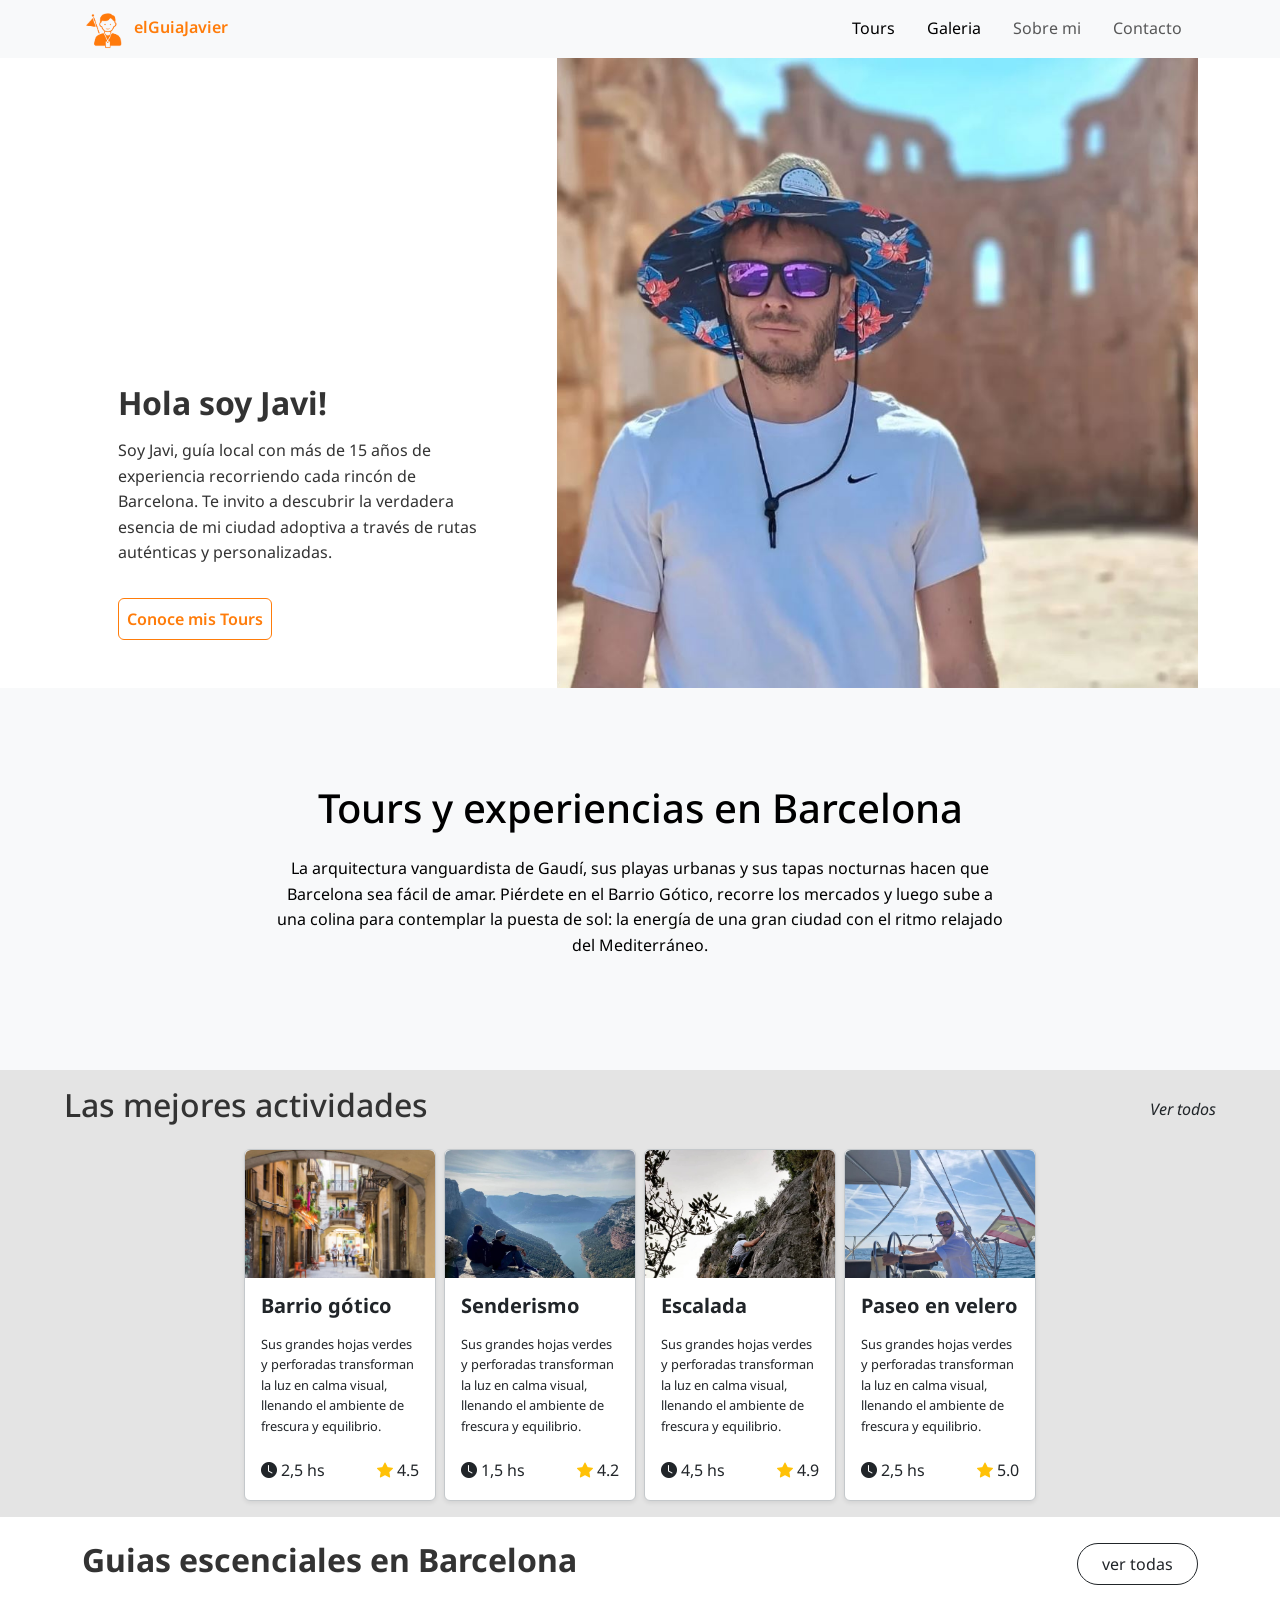
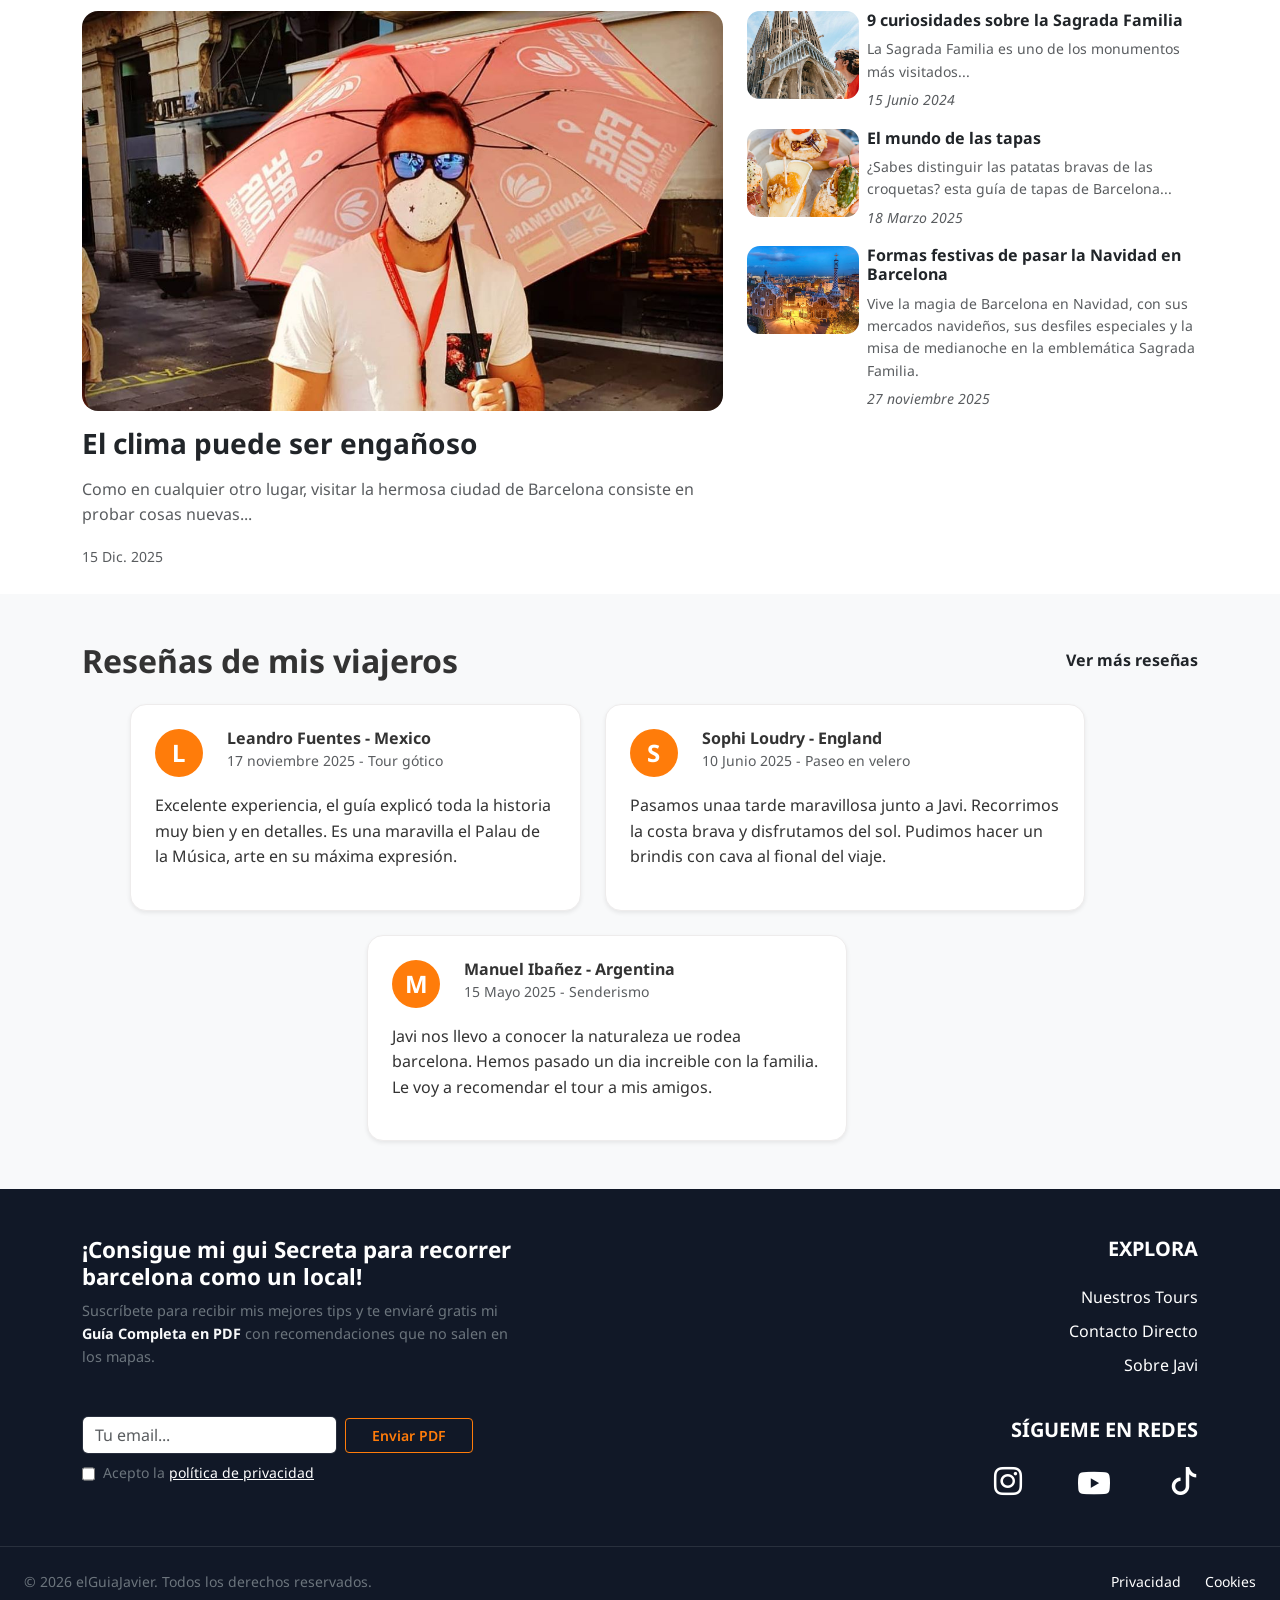
==== commit 09a07d41: "añadi la pagina de galeria junto con algunos videos para completar la seccion de sobre mi" ====
--- a/index.html
+++ b/index.html
@@ -432,12 +432,12 @@
         <div class="footer-top">
           <div class="row align-items-start g-5">
             <div class="col-12 col-lg-5">
-              <h4 class="fw-bold fs-4 mb-2">
+              <h4 class="fw-bold mb-2">
                 ¡Consigue mi gui Secreta para recorrer barcelona como un local!
               </h4>
               <p class="text-secondary mb-0">
                 Suscríbete para recibir mis mejores tips y te enviaré gratis mi
-                <strong>Guía Completa en PDF</strong> con recomendaciones que no
+                <span class="text-light fw-bold">Guía Completa en PDF</span> con recomendaciones que no
                 salen en los mapas.
               </p>
               <div class="pt-5 d-flex flex-column gap-2 align-items-start">
--- a/css/styles.css
+++ b/css/styles.css
@@ -54,6 +54,25 @@
 .footer .btn:hover {
   background-color: #ff7c0a;
   color: white;
+}
+.footer .footer-top h4 {
+  font-size: 1.4rem;
+}
+@media (max-width: 768px) {
+  .footer .footer-top h4 {
+    font-size: 1.4rem;
+    text-align: center;
+  }
+}
+.footer .footer-top p {
+  font-size: 0.9rem;
+}
+@media (max-width: 768px) {
+  .footer .footer-top p {
+    font-size: 0.9rem;
+    padding-top: 0.5rem;
+    text-align: center;
+  }
 }
 .footer .footer-top .form-check {
   color: transparent;
@@ -272,6 +291,47 @@
   }
 }
 
+/*--Video--*/
+.section-video {
+  padding: 4rem 0;
+  background-color: #e4e4e4;
+}
+.section-video h2 {
+  font-size: 2.25rem;
+}
+@media (max-width: 768px) {
+  .section-video h2 {
+    font-size: 1.8rem;
+    text-align: center;
+  }
+}
+.section-video p {
+  padding-top: 1rem;
+  font-size: 0.9rem;
+  margin-bottom: 3rem;
+  color: #666;
+}
+@media (max-width: 768px) {
+  .section-video p {
+    text-align: center;
+  }
+}
+.section-video .video {
+  position: relative;
+  width: 100%;
+  padding-top: 56.25%;
+}
+.section-video .video iframe {
+  position: absolute;
+  top: 0;
+  left: 0;
+  width: 100%;
+  height: 100%;
+  border-radius: 8px;
+  box-shadow: 0 4px 16px rgba(0, 0, 0, 0.25);
+}
+
+/*--Galleria de fotos--*/
 .section-galeria {
   padding: 1rem;
   padding-top: 2rem;
@@ -320,4 +380,44 @@
   display: block;
 }
 
+/*--Video--*/
+.section-video {
+  padding: 4rem 0;
+  background-color: #e4e4e4;
+}
+.section-video h2 {
+  font-size: 2.25rem;
+}
+@media (max-width: 768px) {
+  .section-video h2 {
+    font-size: 1.8rem;
+    text-align: center;
+  }
+}
+.section-video p {
+  padding-top: 1rem;
+  font-size: 0.9rem;
+  margin-bottom: 3rem;
+  color: #666;
+}
+@media (max-width: 768px) {
+  .section-video p {
+    text-align: center;
+  }
+}
+.section-video .video {
+  position: relative;
+  width: 100%;
+  padding-top: 56.25%;
+}
+.section-video .video iframe {
+  position: absolute;
+  top: 0;
+  left: 0;
+  width: 100%;
+  height: 100%;
+  border-radius: 8px;
+  box-shadow: 0 4px 16px rgba(0, 0, 0, 0.25);
+}
+
 /*# sourceMappingURL=styles.css.map */
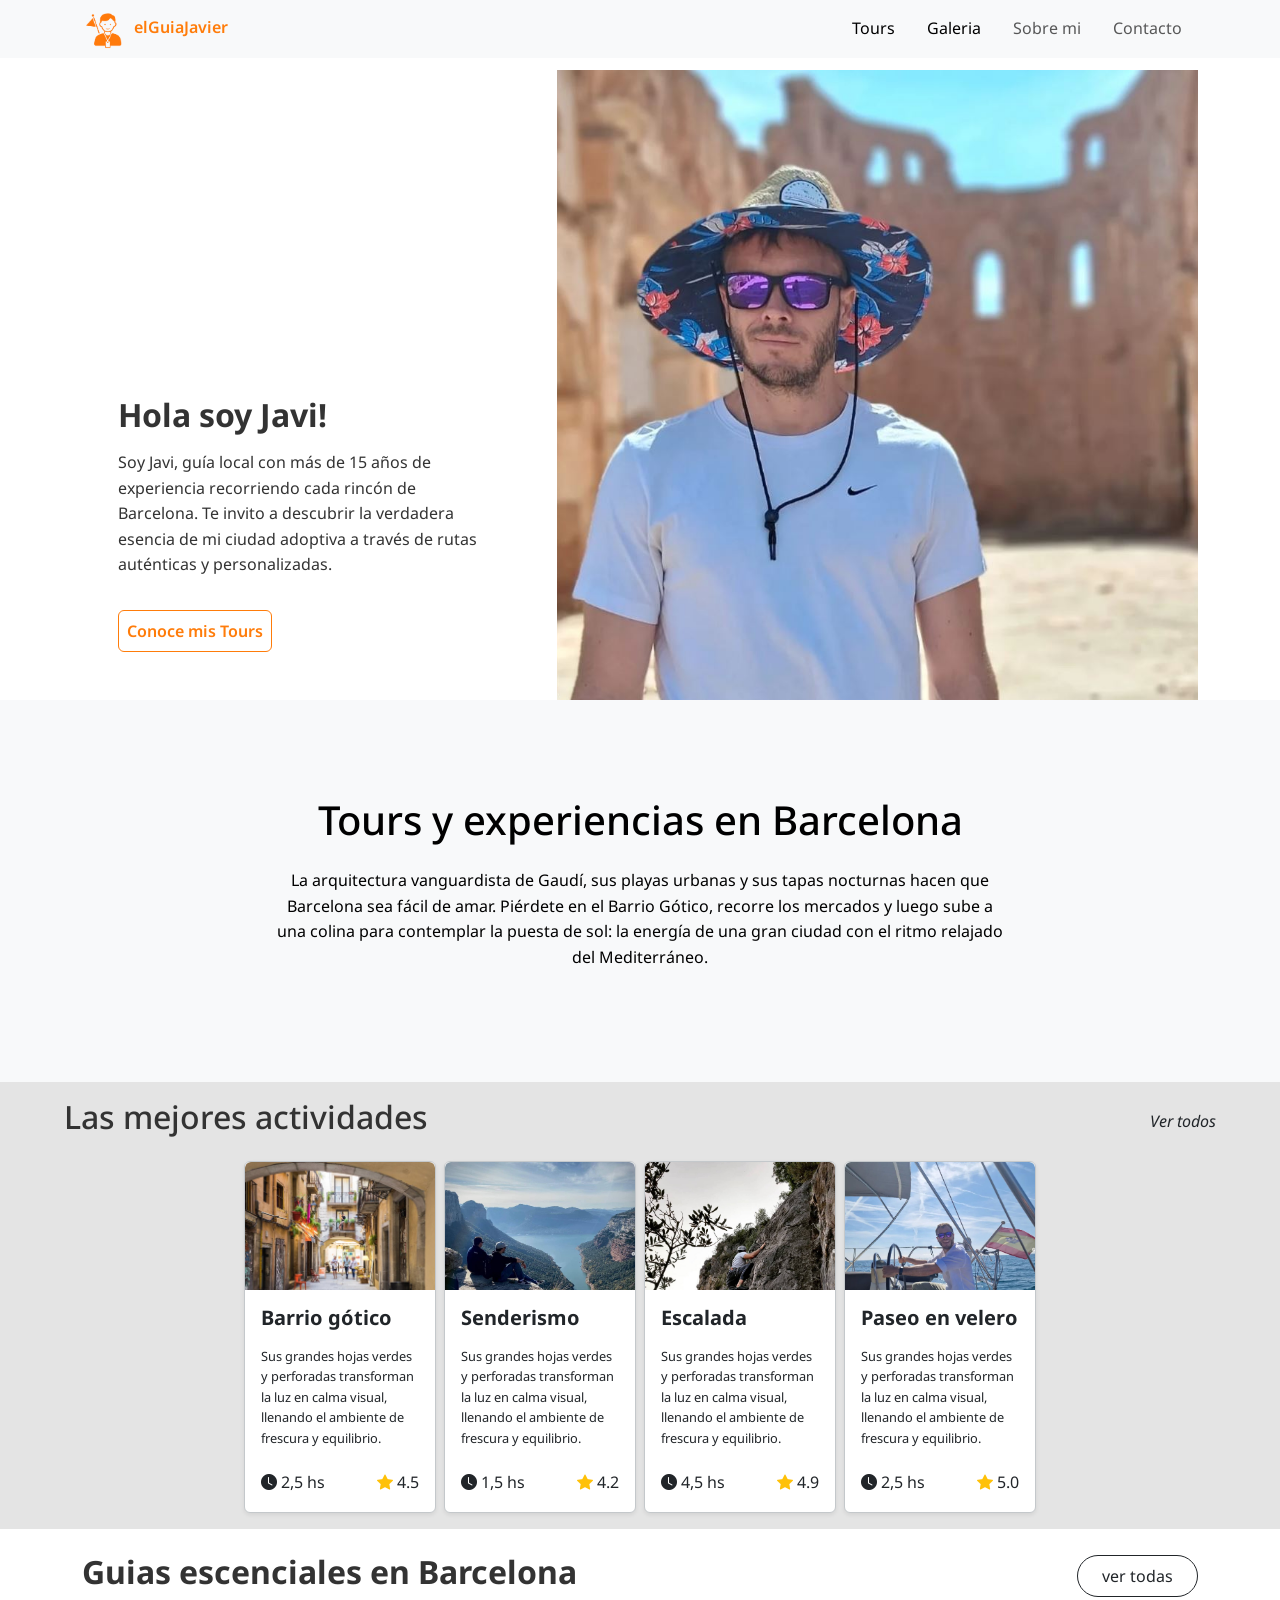
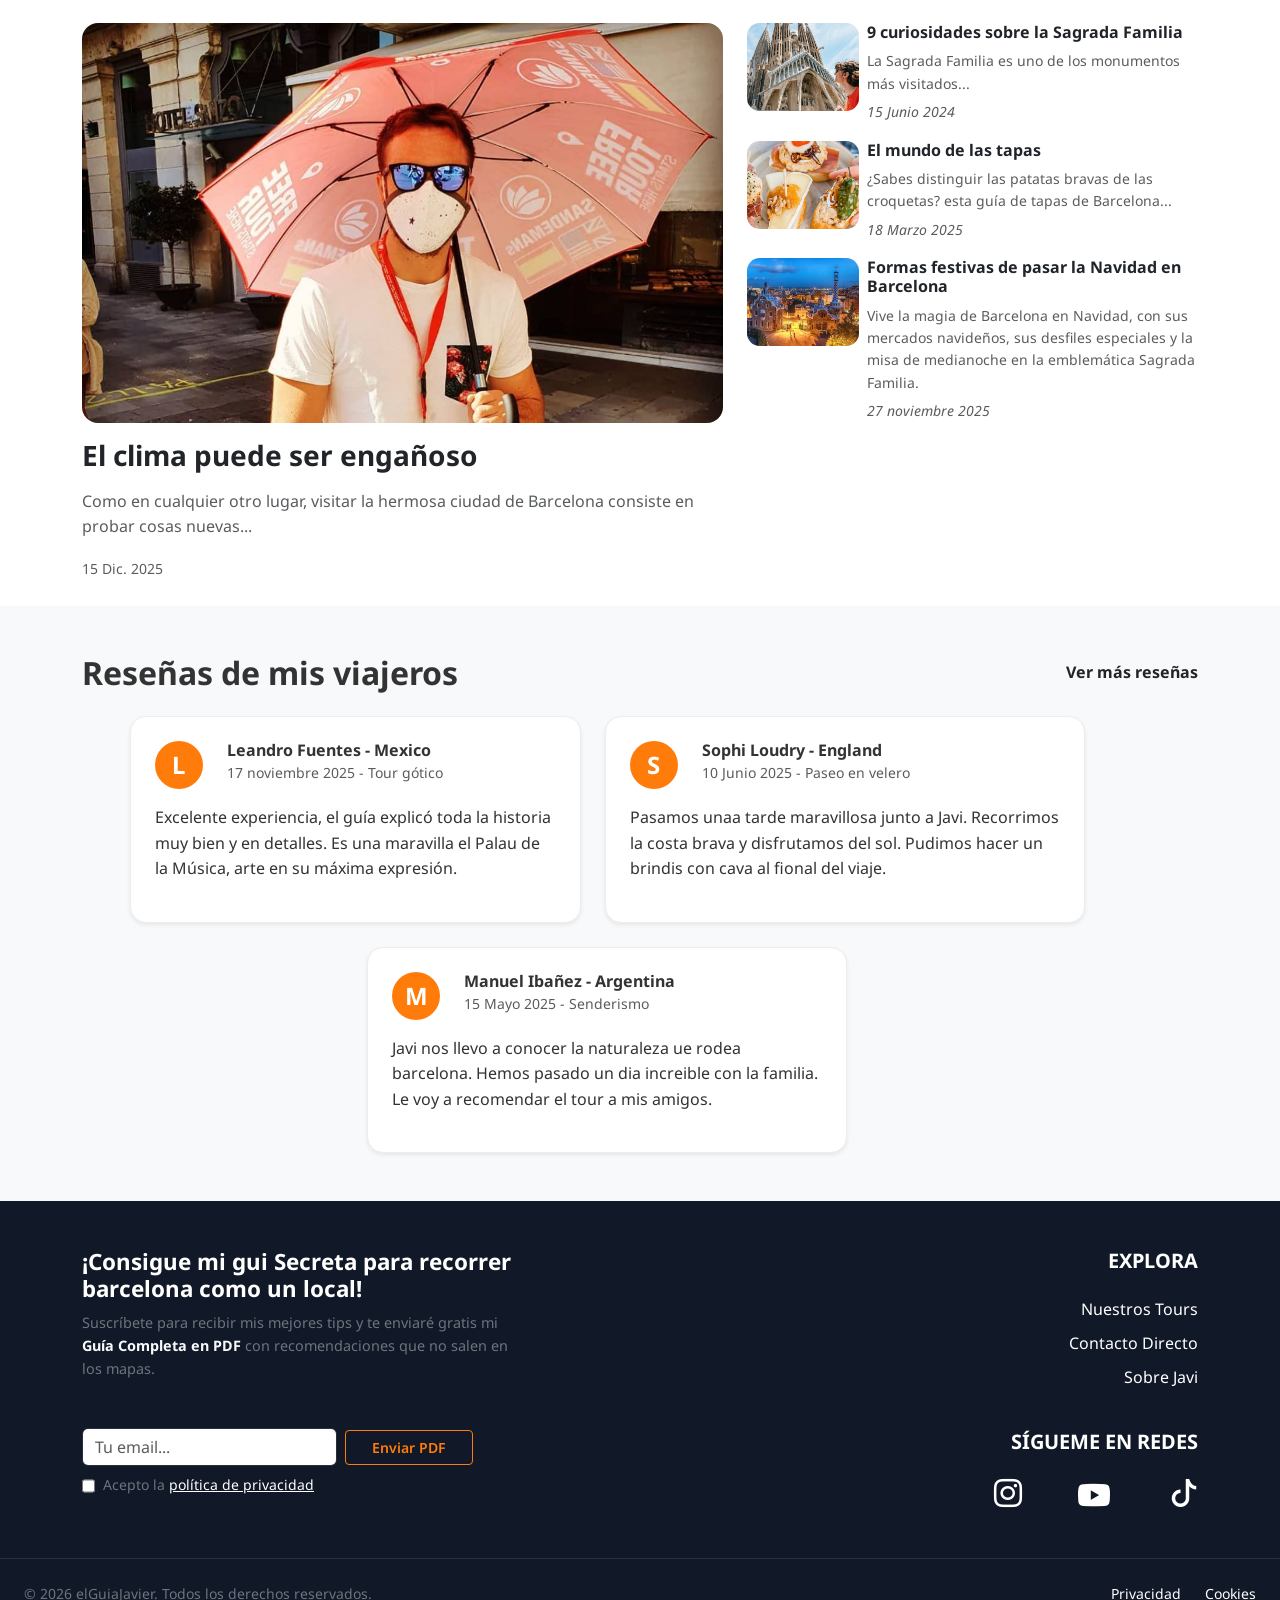
==== commit ac41718e: "terminada la pagina de tour y completada la pagina de galeria con fotos nuevas. Se aplico fixed-nvba" ====
--- a/index.html
+++ b/index.html
@@ -32,7 +32,7 @@
     <header>
       <!-- Seccion Navbar -->
 
-      <nav class="navbar navbar-expand-lg bg-body-tertiary p-0">
+      <nav class="navbar navbar-expand-lg bg-body-tertiary p-0 fixed-top">
         <div class="container">
           <a class="navbar-brand" href="index.html">
             <img
--- a/css/styles.css
+++ b/css/styles.css
@@ -5,6 +5,7 @@
 }
 
 body {
+  padding-top: 70px;
   font-family: "Noto Sans", sans-serif !important;
   color: #333333;
   line-height: 1.6;
@@ -28,6 +29,46 @@
   font-size: 1rem;
   align-items: baseline;
   color: #ff7c0a;
+}
+
+/*--Video--*/
+.section-video {
+  padding: 4rem 0;
+  background-color: #e4e4e4;
+}
+.section-video h2 {
+  font-size: 2.25rem;
+}
+@media (max-width: 768px) {
+  .section-video h2 {
+    font-size: 1.8rem;
+    text-align: center;
+  }
+}
+.section-video p {
+  padding-top: 1rem;
+  font-size: 0.9rem;
+  margin-bottom: 3rem;
+  color: #666;
+}
+@media (max-width: 768px) {
+  .section-video p {
+    text-align: center;
+  }
+}
+.section-video .video {
+  position: relative;
+  width: 100%;
+  padding-top: 56.25%;
+}
+.section-video .video iframe {
+  position: absolute;
+  top: 0;
+  left: 0;
+  width: 100%;
+  height: 100%;
+  border-radius: 8px;
+  box-shadow: 0 4px 16px rgba(0, 0, 0, 0.25);
 }
 
 /* Footer */
@@ -215,6 +256,62 @@
   flex-shrink: 0;
 }
 
+.section-tours {
+  padding: 1rem;
+  padding-top: 2rem;
+  background-color: rgba(245, 236, 221, 0.8196078431);
+}
+.section-tours h1 {
+  font-size: 2.25rem;
+}
+@media (max-width: 768px) {
+  .section-tours h1 {
+    font-size: 1.8rem;
+  }
+}
+.section-tours p {
+  font-size: 0.9rem;
+  margin-bottom: 3rem;
+  color: #666;
+}
+.section-tours .grilla {
+  display: grid;
+  margin: 0.5rem;
+  grid-template-columns: 1fr;
+  gap: 0.5rem;
+}
+@media (min-width: 480px) {
+  .section-tours .grilla {
+    grid-template-columns: repeat(2, 1fr);
+    gap: 0.5rem;
+  }
+}
+@media (min-width: 1024px) {
+  .section-tours .grilla {
+    grid-template-columns: repeat(3, 1fr);
+  }
+}
+.section-tours .grilla .tarjeta {
+  background-color: white;
+  position: relative;
+  overflow: hidden;
+  border-radius: 4px;
+  box-shadow: 0 4px 12px rgba(0, 0, 0, 0.1);
+}
+.section-tours .grilla .tarjeta img {
+  width: 100%;
+  height: 13rem;
+  object-fit: cover;
+  display: block;
+  transition: transform 0.3s ease;
+}
+.section-tours .grilla .tarjeta:hover {
+  box-shadow: 0 8px 16px rgba(0, 0, 0, 0.2);
+}
+.section-tours .grilla .tarjeta:hover .card-img-top {
+  transform: scale(1.05);
+}
+
 /* Hero Section */
 .hero-header .hero-img-col .sobre-img {
   background-image: url(../img/javi_sentado.JPG);
@@ -333,8 +430,6 @@
 
 /*--Galleria de fotos--*/
 .section-galeria {
-  padding: 1rem;
-  padding-top: 2rem;
   background-color: rgba(245, 236, 221, 0.8196078431);
 }
 .section-galeria h1 {
@@ -356,9 +451,9 @@
   grid-template-columns: 1fr;
   gap: 0.5rem;
 }
-@media (min-width: 480px) {
+@media (min-width: 780px) {
   .section-galeria .galeria {
-    grid-template-columns: repeat(3, 1fr);
+    grid-template-columns: repeat(2, 1fr);
     gap: 0.5rem;
   }
 }
@@ -377,47 +472,8 @@
   width: 100%;
   height: 13rem;
   object-fit: cover;
+  object-position: center;
   display: block;
 }
 
-/*--Video--*/
-.section-video {
-  padding: 4rem 0;
-  background-color: #e4e4e4;
-}
-.section-video h2 {
-  font-size: 2.25rem;
-}
-@media (max-width: 768px) {
-  .section-video h2 {
-    font-size: 1.8rem;
-    text-align: center;
-  }
-}
-.section-video p {
-  padding-top: 1rem;
-  font-size: 0.9rem;
-  margin-bottom: 3rem;
-  color: #666;
-}
-@media (max-width: 768px) {
-  .section-video p {
-    text-align: center;
-  }
-}
-.section-video .video {
-  position: relative;
-  width: 100%;
-  padding-top: 56.25%;
-}
-.section-video .video iframe {
-  position: absolute;
-  top: 0;
-  left: 0;
-  width: 100%;
-  height: 100%;
-  border-radius: 8px;
-  box-shadow: 0 4px 16px rgba(0, 0, 0, 0.25);
-}
-
 /*# sourceMappingURL=styles.css.map */
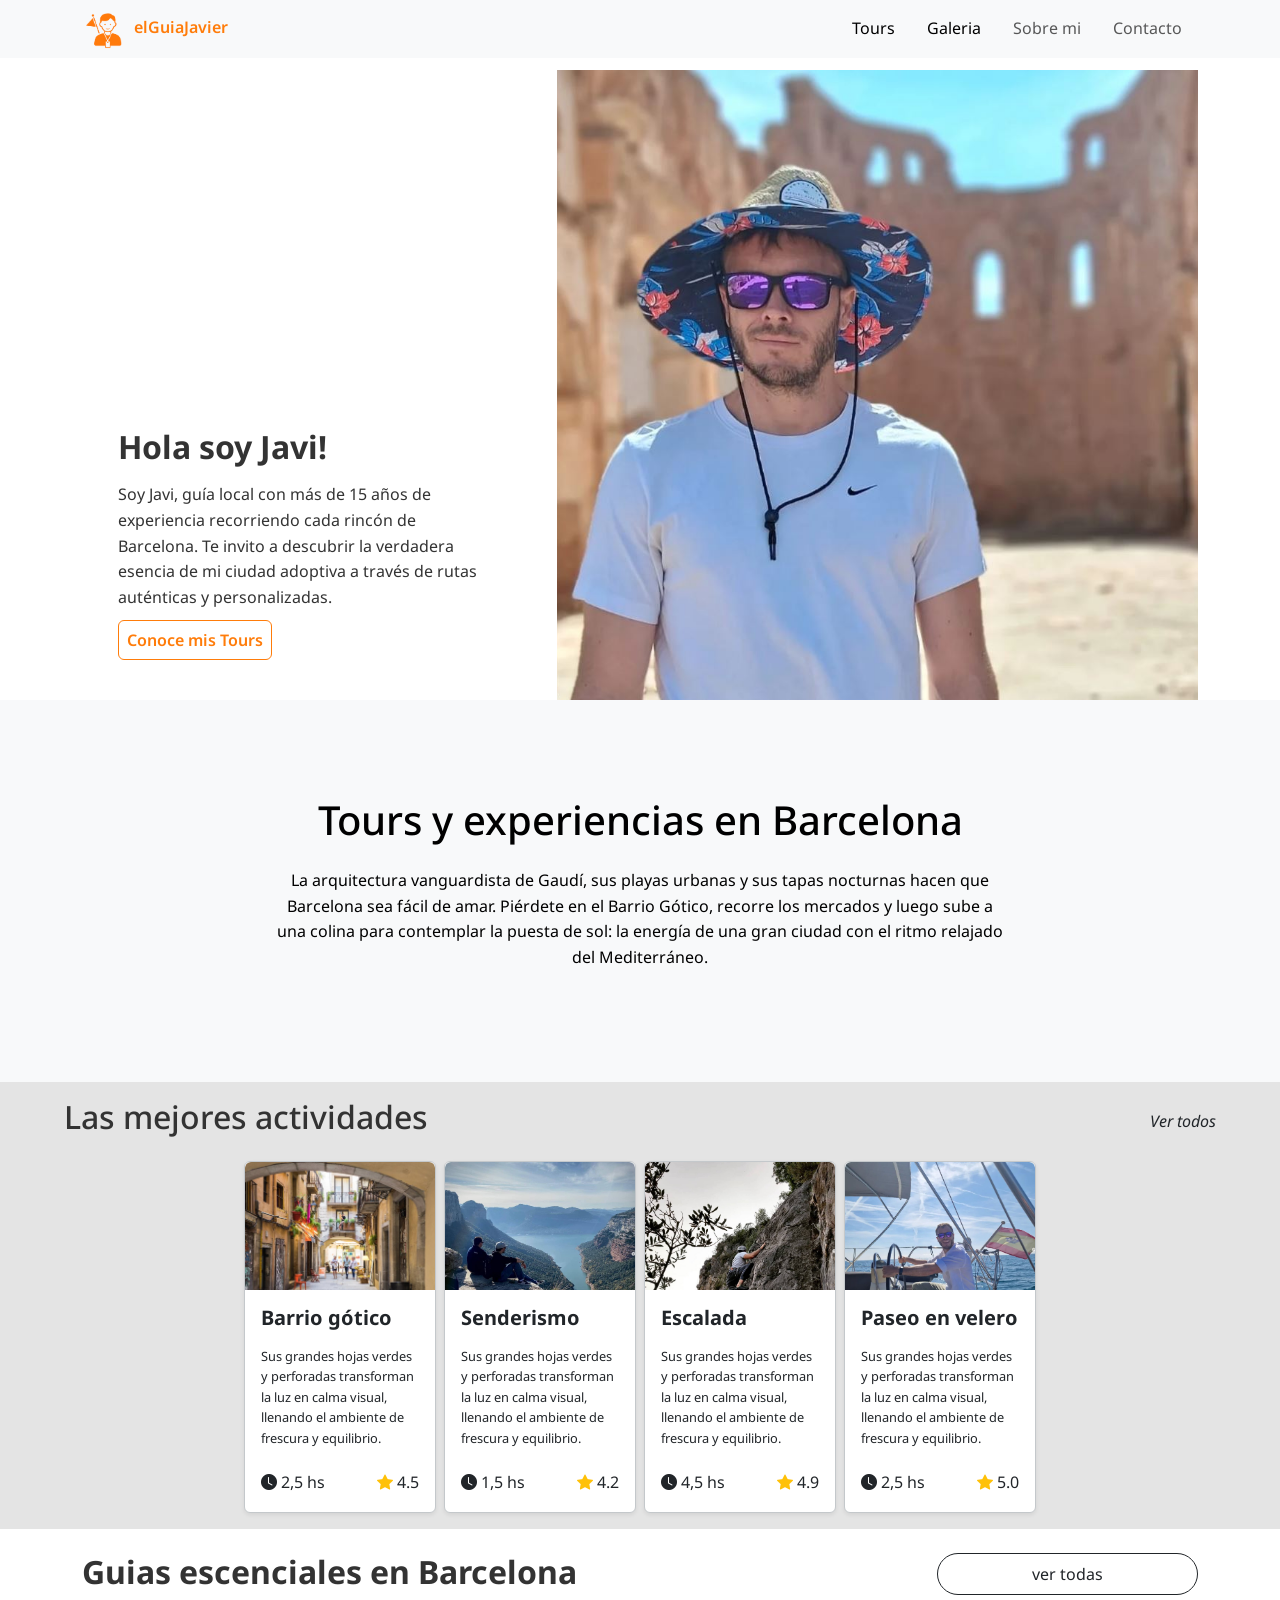
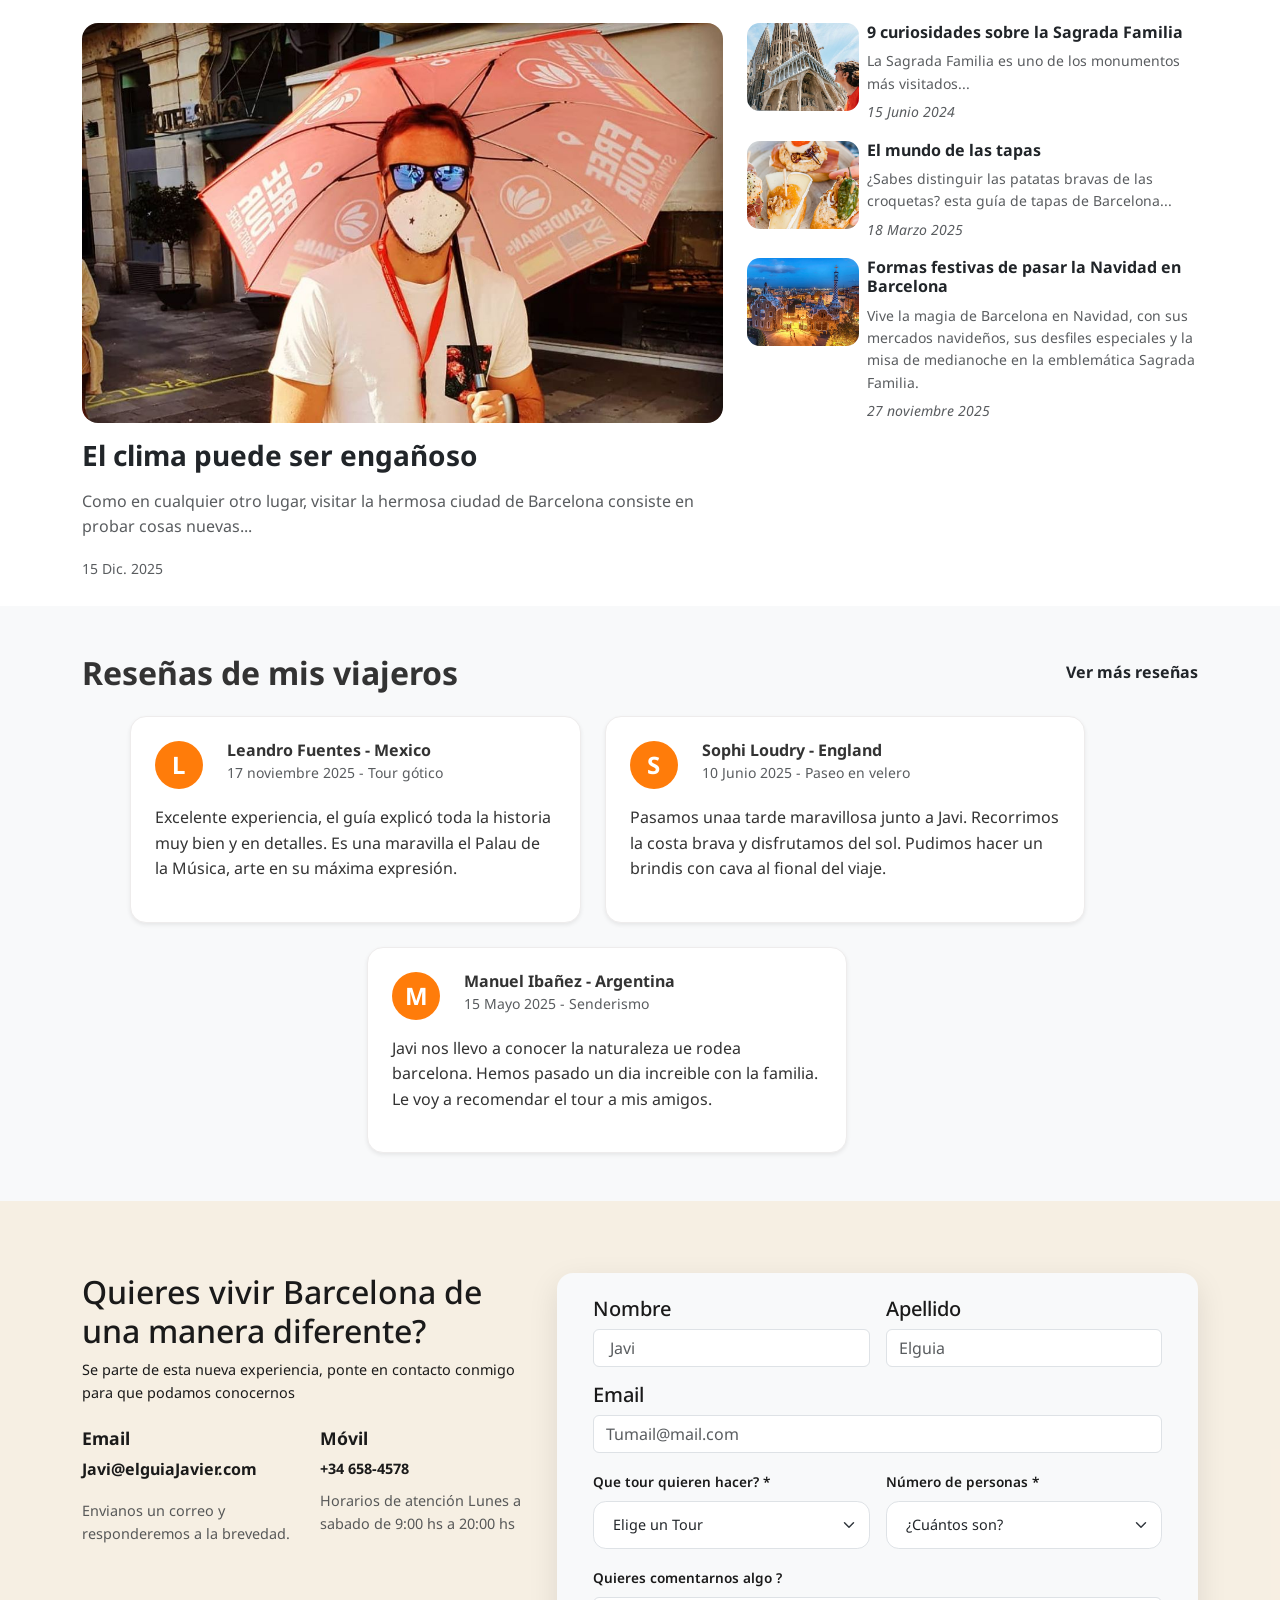
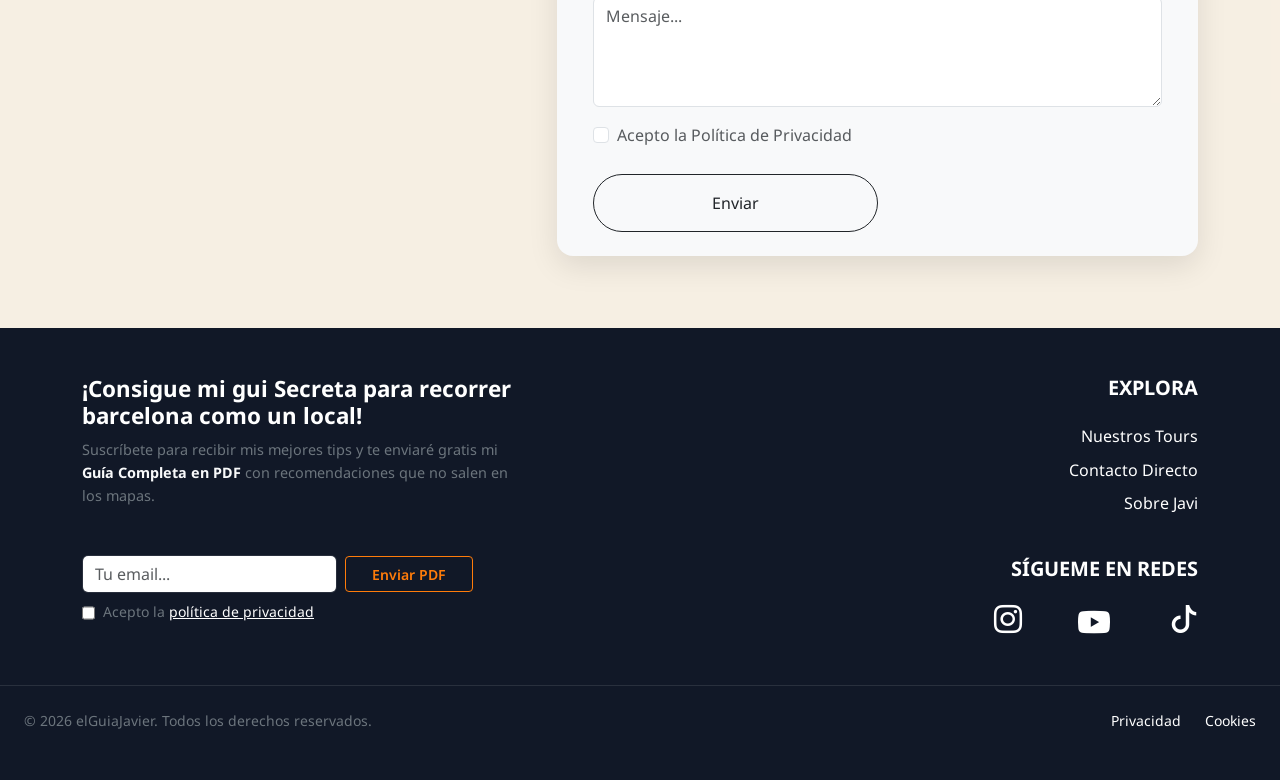
==== commit 4b514b61: "terminado la seccion de contacto y solucionado los problemas con los links faltantes" ====
--- a/index.html
+++ b/index.html
@@ -67,7 +67,7 @@
                 <a class="nav-link" href="./pages/sobreMi.html">Sobre mi</a>
               </li>
               <li class="nav-item mx-2">
-                <a class="nav-link" href="index.html">Contacto</a>
+                <a class="nav-link" href="#contacto">Contacto</a>
               </li>
             </ul>
           </div>
@@ -87,9 +87,9 @@
                 verdadera esencia de mi ciudad adoptiva a través de rutas
                 auténticas y personalizadas.
               </p>
-              <button class="btn mt-3 btn-outline-secondary d-inline p-2">
+              <a href="./pages/tours.html" class="btn mt-3 btn-outline-secondary d-inline p-2">
                 Conoce mis Tours
-              </button>
+              </a>
             </article>
             <div class="hero-img-col col-lg-7 col-md-6 order-1 order-md-2">
               <div class="hero-img"></div>
@@ -127,7 +127,7 @@
           <h2>Las mejores actividades</h2>
           <a
             class="text-decoration-none text-body fst-italic fs-6"
-            href="index.html"
+            href="./pages/tours.html"
             >Ver todos</a
           >
         </div>
@@ -248,17 +248,16 @@
     <!-- Seccion guias -->
     <section class="guias py-4">
       <div class="container">
-        <div class="d-flex justify-content-between align-items-center mb-4">
-          <h2 class="fw-bold">Guias escenciales en Barcelona</h2>
-          <a
-            class="btn btn-outline-dark rounded-pill px-4 py-1 px-md-4 py-md-2 fs-6 fs-md-5"
-            href="#"
-          >
-            ver todas</a
-          >
-        </div>
+        <div class="row mb-4">
+          <div class="col-md-9">
+            <h2 class="fw-bold">Guias escenciales en Barcelona</h2>
+          </div>
+          <div class="col-md-3">
+            <a href="./pages/galeria.html" class="btn btn-outline-dark rounded-pill px-4 py-1 px-md-4 py-md-2 fs-6 fs-md-5" >ver todas</a>
+          </div>
+        </div>
+<!-- Columna izquierda -->
         <div class="row g-4">
-          <!-- Columna izquierda -->
           <div class="col-lg-7">
             <a href="#" class="text-decoration-none text-dark">
               <article class="guia-destacada">
@@ -406,7 +405,7 @@
             <div class="d-flex gap-2 mb-3">
               <!-- Cliente 3 -->
               <div
-                class="avatar text-white text-white rounded-circle d-flex align-items-center justify-content-center fw-bold me-3"
+                class="avatar text-white text-white rounded-circle d-flex align-items-center          justify-content-center fw-bold me-3"
               >
                 M
               </div>
@@ -425,6 +424,94 @@
         </div>
       </div>
     </section>
+
+<!--//// contacto ////-->
+
+<section class="section-contacto" id="contacto">
+  <div class="container">
+    <div class="row align-items-start py-4">
+<!-- columna izquierda -->
+      <div class="columna-izquierda col-12 col-md-5">
+        <h2>Quieres vivir Barcelona de una manera diferente?</h2>
+        <p>Se parte de esta nueva experiencia, ponte en contacto conmigo para que podamos conocernos</p>
+        <div class="row mt-4">
+          <div class="col-md-12 col-lg-6">
+            <h4 class="fw-bold">Email</h4>
+            <a class="fw-bold" href="mailto:#">Javi@elguiaJavier.com</a>
+            <p class="text-muted py-3"> Envianos un correo y responderemos a la brevedad.</p>
+          </div>
+          <div class="col-md-12 col-lg-6">
+            <h4 class="fw-bold">Móvil</h4>
+            <p class="fw-bold">+34 658-4578</p>
+            <p class="text-muted">Horarios de atención Lunes a sabado de 9:00 hs a 20:00 hs</p>
+          </div>
+        </div>
+      </div>
+<!-- columna derecha -->
+      <div class="columna-derecha col-12 col-md-7">
+        <div class="tarjeta-contacto p-4 bg-body-tertiary rounded-4">
+          <form class="container">
+            <div class="row g-3">
+              <div class="col-md-6">
+                  <h5>Nombre</h5>
+                  <input type="text" class="form-control" placeholder=" Javi">
+              </div>
+              <div class="col-md-6">
+                  <h5>Apellido</h5>
+                  <input type="text" class="form-control" placeholder="Elguia">
+              </div>
+              <div class="col-12">
+                  <h5>Email</h5>
+                  <input type="email" class="form-control" placeholder="Tumail@mail.com">
+              </div>
+              <div class="col-6">
+                <label class="form-label">Que tour quieren hacer? *</label>
+                <select class="form-select"  required>
+                  <option value="disabled" selected disabled>Elige un Tour</option>
+                  <option value="gotico">Barrio gótico</option>
+                  <option value="tapas">Ruta de tapas</option>
+                  <option value="sagrada">Sagrada familia</option>
+                  <option value="barco">Paseo en barco</option>
+                  <option value="personalizado">Personalizado</option>
+                </select>
+              </div>
+              <div class="col-md-6">
+                    <label class="form-label">Número de personas *</label>
+                    <select class="form-select" required>
+                        <option value="" selected disabled>¿Cuántos son?</option>
+                        <option value="1">1 persona</option>
+                        <option value="2">2 personas</option>
+                        <option value="3">3 personas</option>
+                        <option value="4">4 personas</option>
+                        <option value="5">5 personas</option>
+                        <option value="6">6 personas</option>
+                        <option value="7+">7 o más personas</option>
+                    </select>
+                </div>
+              <div class="col-12">
+                  <label class="form-label">Quieres comentarnos algo ?</label>
+                  <textarea Class="form-control" rows="4" placeholder="Mensaje..."></textarea>
+              </div>
+              <div class="col-12">
+                    <div class="form-check">
+                        <input class="form-check-input" type="checkbox" id="privacy" required>
+                        <label class="form-check-label text-muted" for="privacy">
+                        Acepto la Política de Privacidad
+                        </label>
+                    </div>
+                </div>
+              <div class="col-12 mt-4">
+                  <a type="submit" class="btn btn-outline-dark w-50 py-3 rounded-pill">Enviar</a>
+                </div>
+            </div>
+          </form>
+        </div>
+      </div>
+    </div>
+  </div>
+</section>
+
+<!--//// footer ////-->
 
     <footer class="footer text-white pt-5 pb-4">
       <div class="container">
@@ -475,7 +562,7 @@
                   <li class="mb-2">
                     <a href="./pages/tours.html" class="footer-link">Nuestros Tours</a></li>
                   <li class="mb-2">
-                    <a href="contacto.html" class="footer-link">Contacto Directo</a></li>
+                    <a href="../index.html#contacto" class="footer-link">Contacto Directo</a></li>
                   <li class="mb-2">
                     <a href="./pages/sobreMi.html" class="footer-link">Sobre Javi</a></li>
                 </ul>
--- a/css/styles.css
+++ b/css/styles.css
@@ -1,3 +1,7 @@
+html {
+  scroll-behavior: smooth;
+}
+
 * {
   margin: 0;
   padding: 0;
@@ -34,7 +38,7 @@
 /*--Video--*/
 .section-video {
   padding: 4rem 0;
-  background-color: #e4e4e4;
+  background-color: #ffffff;
 }
 .section-video h2 {
   font-size: 2.25rem;
@@ -209,6 +213,14 @@
 }
 
 /* guias de barcelona */
+.guias .btn {
+  width: 25%;
+}
+@media (min-width: 768px) {
+  .guias .btn {
+    width: 100%;
+  }
+}
 .guias a {
   display: block;
   transition: transform 0.3s ease, box-shadow 0.3s ease;
@@ -256,6 +268,42 @@
   flex-shrink: 0;
 }
 
+/* contacto */
+.section-contacto {
+  padding: 3rem 0;
+  background-color: rgba(245, 236, 221, 0.8196078431);
+  color: #1a1a1a;
+}
+.section-contacto h4 {
+  font-size: 1.1rem;
+  margin-bottom: 0.5rem;
+}
+.section-contacto p {
+  font-size: 0.9rem;
+  margin-bottom: 0.5rem;
+}
+.section-contacto .tarjeta-contacto {
+  background-color: #ffffff;
+  padding: 3rem;
+  border-radius: 2rem;
+  box-shadow: 0 10px 30px rgba(0, 0, 0, 0.1);
+}
+@media (max-width: 576px) {
+  .section-contacto .tarjeta-contacto {
+    padding: 1.5rem;
+  }
+}
+.section-contacto .form-label {
+  font-weight: 600;
+  font-size: 0.85rem;
+  margin-bottom: 0.5rem;
+}
+.section-contacto .form-select {
+  border-radius: 0.8rem;
+  padding: 0.75rem 1.2rem;
+  font-size: 0.9rem;
+}
+
 .section-tours {
   padding: 1rem;
   padding-top: 2rem;
@@ -433,6 +481,7 @@
   background-color: rgba(245, 236, 221, 0.8196078431);
 }
 .section-galeria h1 {
+  padding-top: 3rem;
   font-size: 2.25rem;
 }
 @media (max-width: 768px) {
@@ -447,7 +496,7 @@
 }
 .section-galeria .galeria {
   display: grid;
-  margin: 0.5rem;
+  padding-bottom: 3rem;
   grid-template-columns: 1fr;
   gap: 0.5rem;
 }
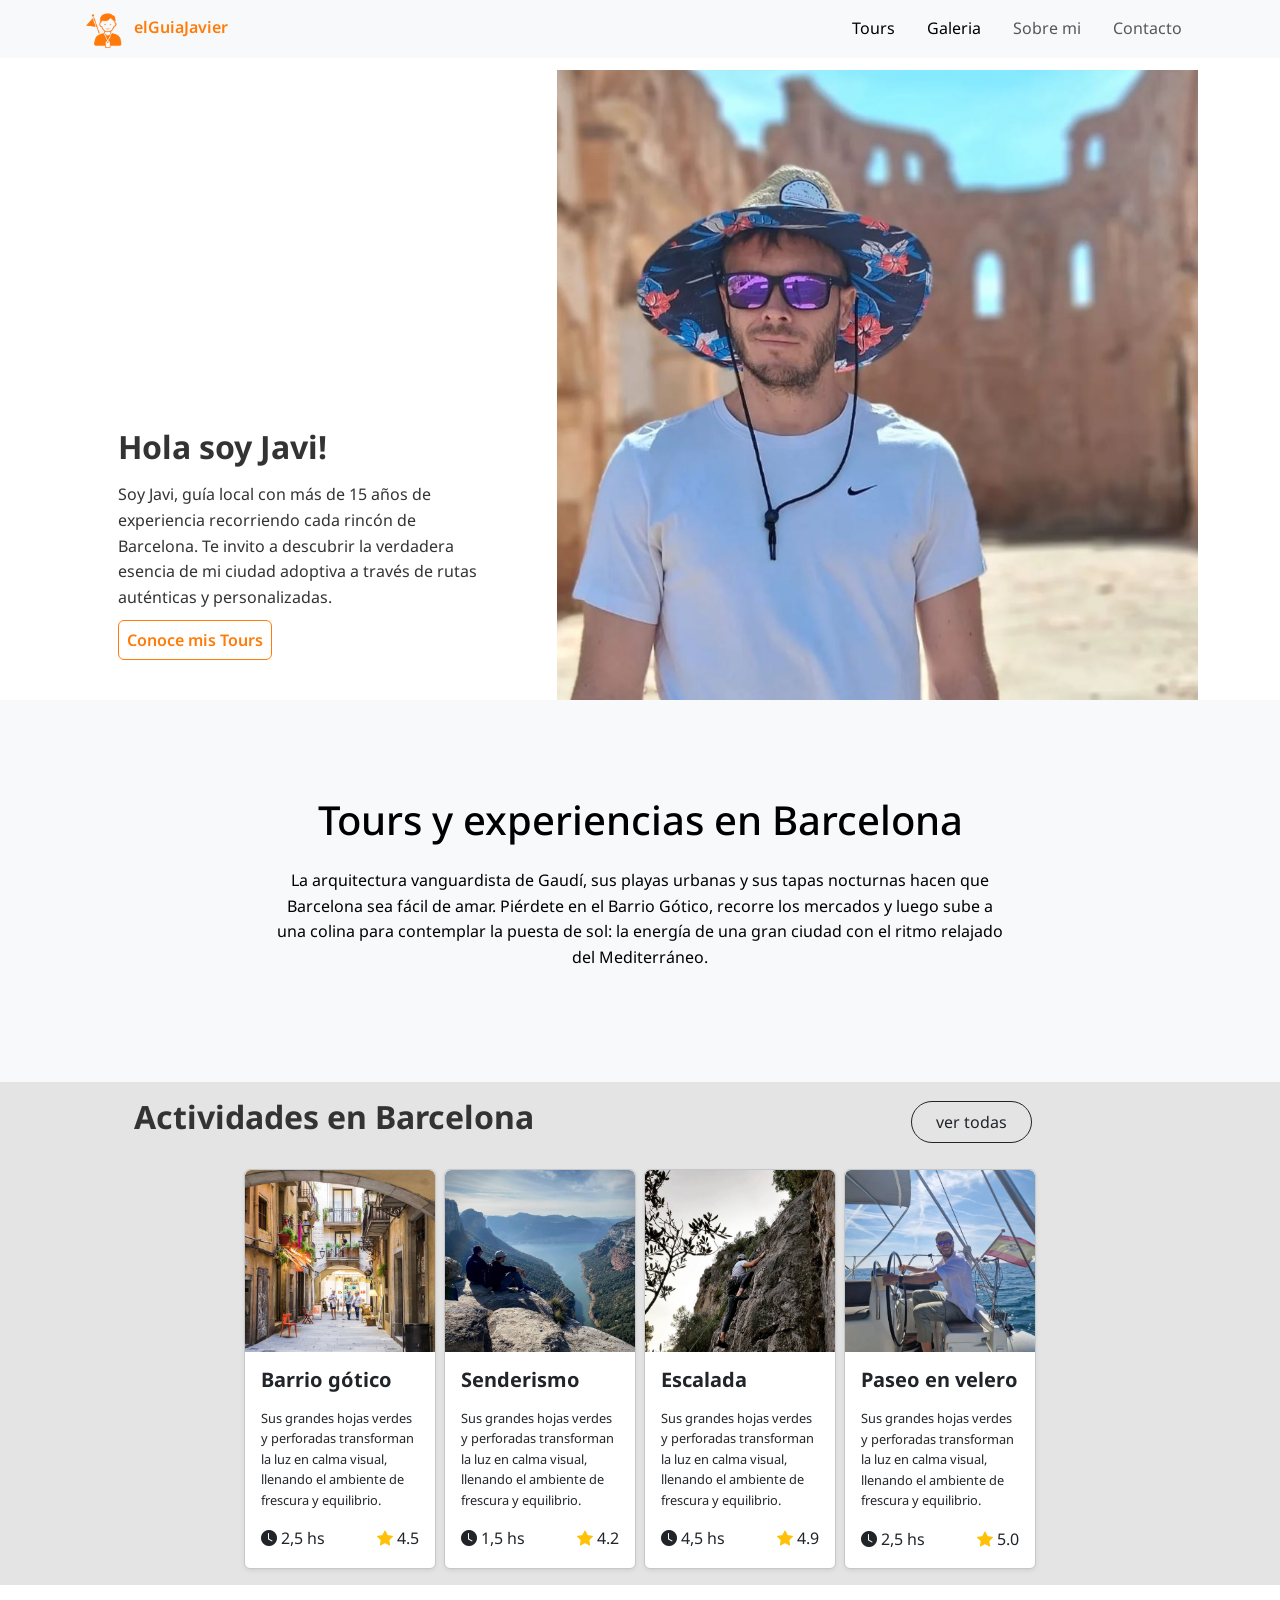
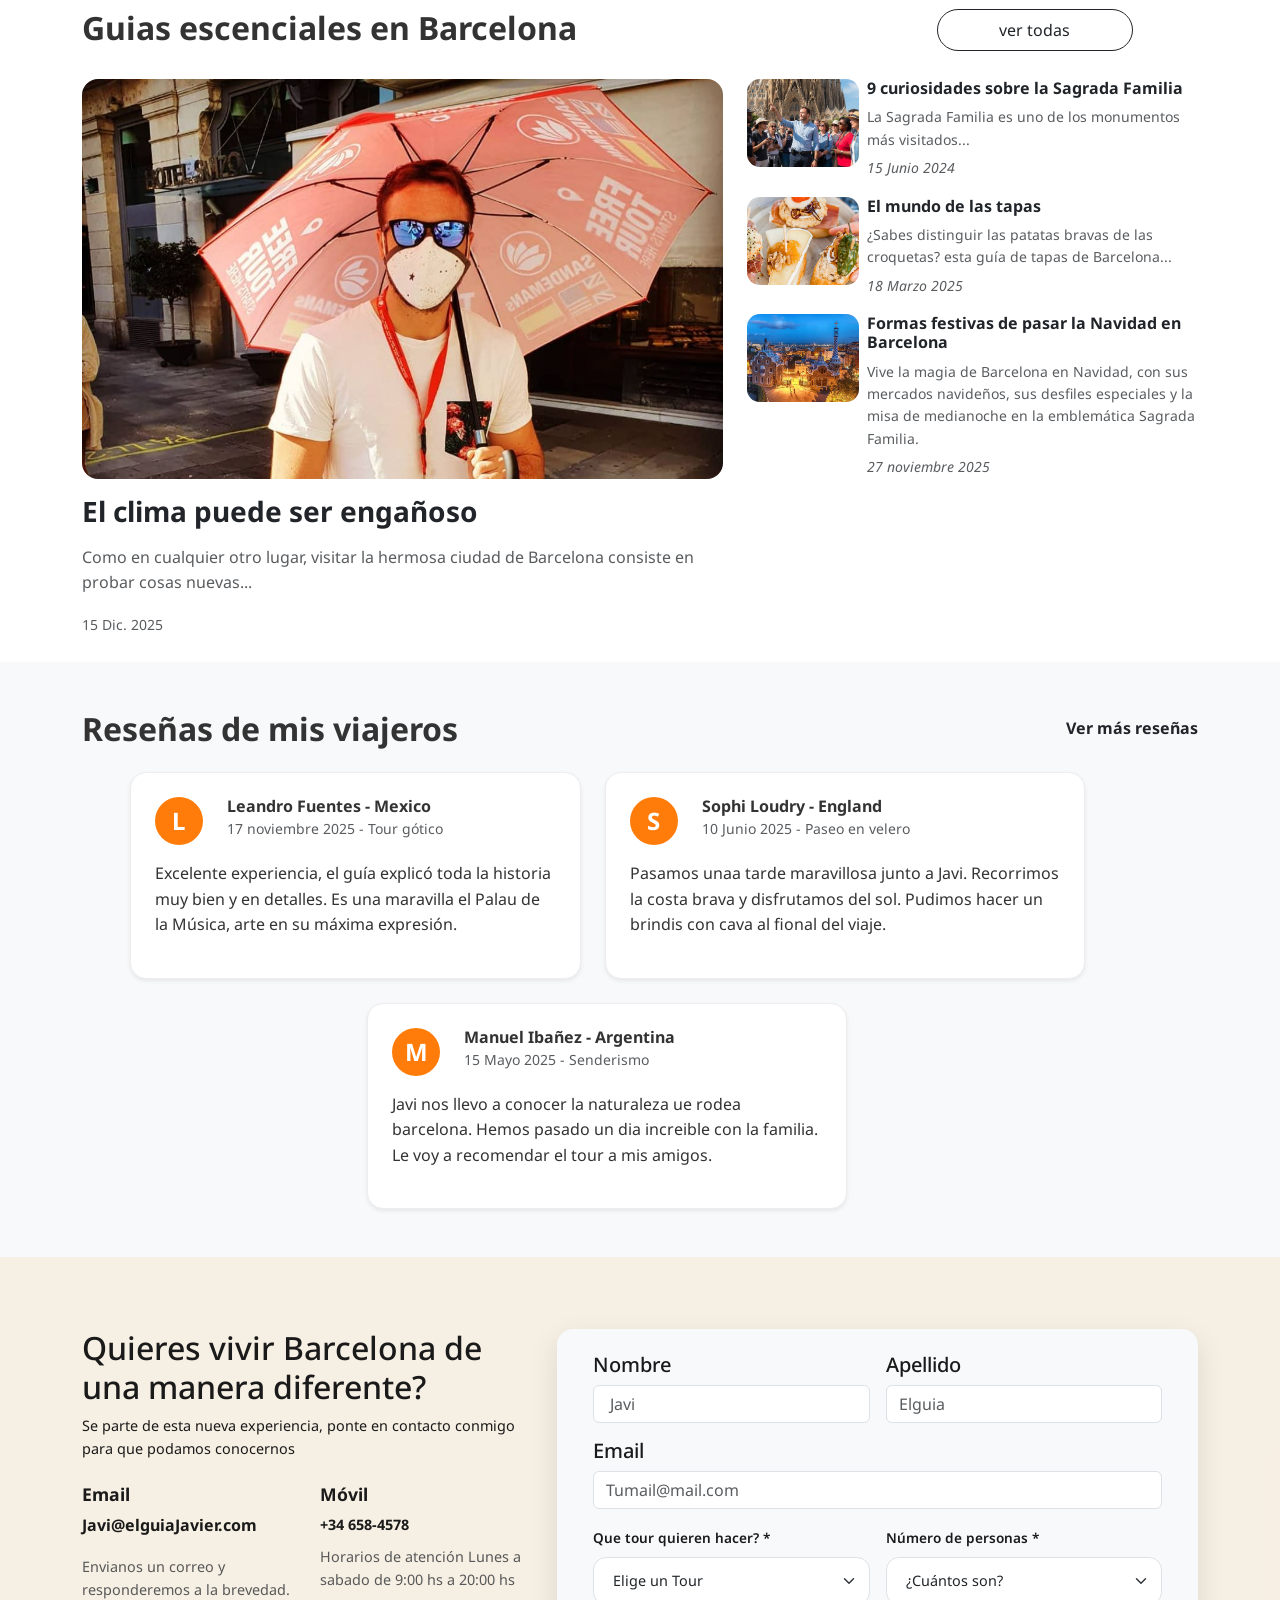
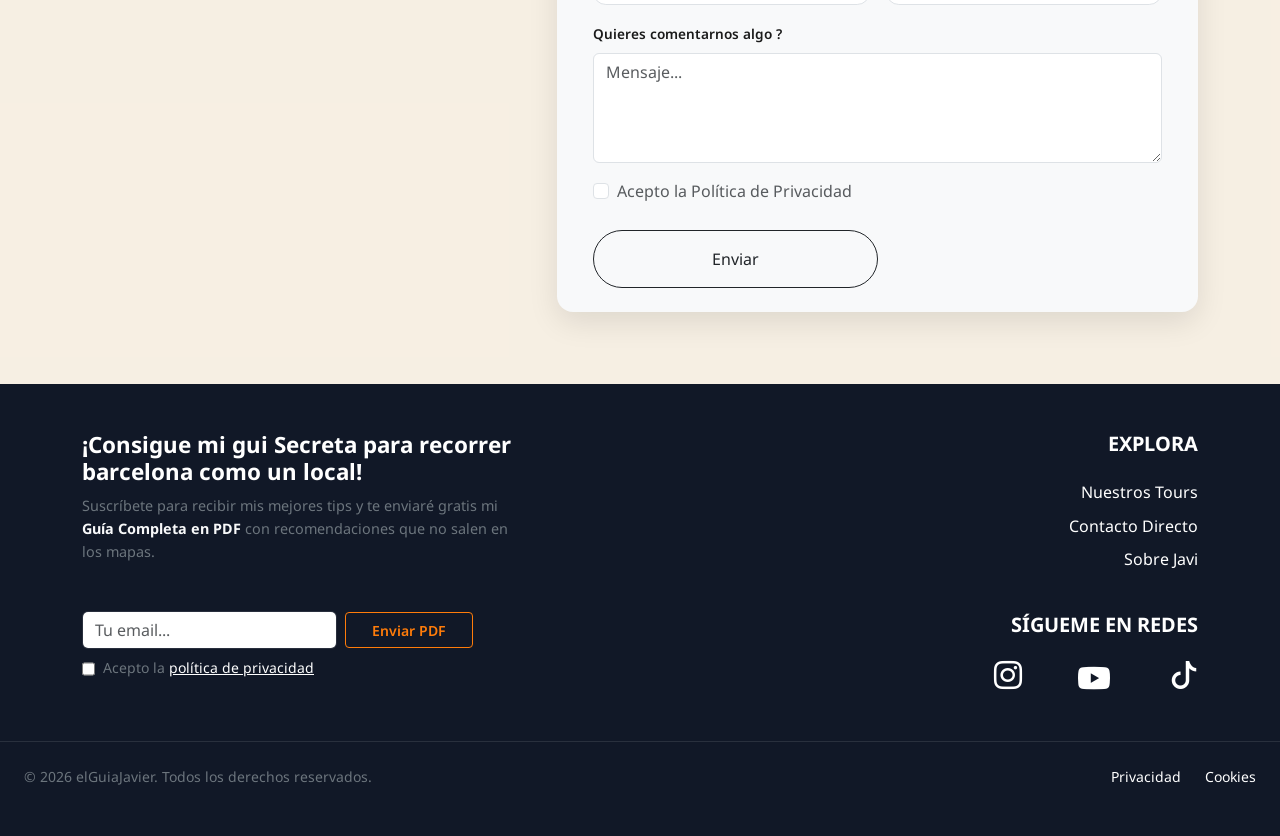
==== commit 2efc06c8: "terminando detalles de links y justificaciones" ====
--- a/index.html
+++ b/index.html
@@ -60,7 +60,7 @@
                   >Tours</a>
               </li>
               <li class="nav-item mx-2">
-                <a class="nav-link active" aria-current="page" href="../pages/galeria.html"
+                <a class="nav-link active" aria-current="page" href="./pages/galeria.html"
                 >Galeria</a>
                 </li>
               <li class="nav-item mx-2">
@@ -120,28 +120,23 @@
 
     <!-- Seccion actividades -->
     <section class="main-actividades py-3">
-      <div class="container-fluid px-3">
-        <div
-          class="d-flex justify-content-between align-items-center px-5 mb-3"
-        >
-          <h2>Las mejores actividades</h2>
-          <a
-            class="text-decoration-none text-body fst-italic fs-6"
-            href="./pages/tours.html"
-            >Ver todos</a
-          >
+      <div class="container px-3">
+        <div class="row mb-4 align-items-center px-5 mb-3">
+          <div class="col-md-9">
+            <h2 class="fw-bold">Actividades en Barcelona</h2>
+          </div>
+          <div class="col-md-3">
+            <a href="./pages/tours.html" class="btn btn-outline-dark rounded-pill px-4 py-1 px-md-4 py-md-2 fs-6 fs-md-5" >ver todas</a>
+          </div>
         </div>
 
         <!--contenedor tarjetas -->
 
-        <div
-          class="d-flex flex-row flex-wrap gap-2 justify-content-center w-100"
-        >
+        <div class="d-flex flex-row flex-wrap gap-2 justify-content-center w-100">
+
           <!-- Tarjeta 1 -->
-          <a href="tour1.html" class="text-decoration-none text-dark">
-            <div
-              class="tarjeta shadow-sm border border border-secondary-subtle rounded d-flex flex-column"
-            >
+          <a href="./pages/tours.html" class="text-decoration-none text-dark">
+            <div class="tarjeta shadow-sm border border border-secondary-subtle rounded d-flex flex-column">
               <img
                 src="./img/gotico.JPG"
                 class="card-img-top rounded-top"
@@ -164,7 +159,7 @@
             </div>
           </a>
           <!-- Tarjeta 2 -->
-          <a href="tour1.html" class="text-decoration-none text-dark">
+          <a href="./pages/tours.html" class="text-decoration-none text-dark">
             <div
               class="tarjeta shadow-sm border border border-secondary-subtle rounded d-flex flex-column"
             >
@@ -190,7 +185,7 @@
             </div>
           </a>
           <!-- Tarjeta 3 -->
-          <a href="tour1.html" class="text-decoration-none text-dark">
+          <a href="./pages/tours.html" class="text-decoration-none text-dark">
             <div
               class="tarjeta shadow-sm border border border-secondary-subtle rounded d-flex flex-column"
             >
@@ -216,7 +211,7 @@
             </div>
           </a>
           <!-- Tarjeta 4 -->
-          <a href="tour1.html" class="text-decoration-none text-dark">
+          <a href="./pages/tours.html" class="text-decoration-none text-dark">
             <div
               class="tarjeta shadow-sm border border border-secondary-subtle rounded d-flex flex-column"
             >
@@ -253,7 +248,7 @@
             <h2 class="fw-bold">Guias escenciales en Barcelona</h2>
           </div>
           <div class="col-md-3">
-            <a href="./pages/galeria.html" class="btn btn-outline-dark rounded-pill px-4 py-1 px-md-4 py-md-2 fs-6 fs-md-5" >ver todas</a>
+            <a href="./pages/galeria.html" class="btn btn-outline-dark rounded-pill w-75 px-4 py-1 px-md-4 py-md-2 fs-6 fs-md-5" >ver todas</a>
           </div>
         </div>
 <!-- Columna izquierda -->
--- a/css/styles.css
+++ b/css/styles.css
@@ -186,20 +186,25 @@
 }
 .main-actividades .tarjeta {
   background-color: #ffffff;
-  max-width: 12rem;
-  height: 22rem;
+  width: 100%;
+  height: 25rem;
   display: flex;
   flex-direction: column;
   overflow: hidden;
   transition: transform 0.3s ease, box-shadow 0.3s ease;
   cursor: pointer;
 }
+@media (min-width: 568px) {
+  .main-actividades .tarjeta {
+    max-width: 12rem;
+  }
+}
 .main-actividades .tarjeta .card-img-top {
   transition: transform 0.3s ease;
   width: 100%;
   object-fit: cover;
   object-position: top;
-  height: 8rem;
+  height: 12rem;
 }
 .main-actividades .tarjeta .card-text {
   font-size: 0.8rem;
